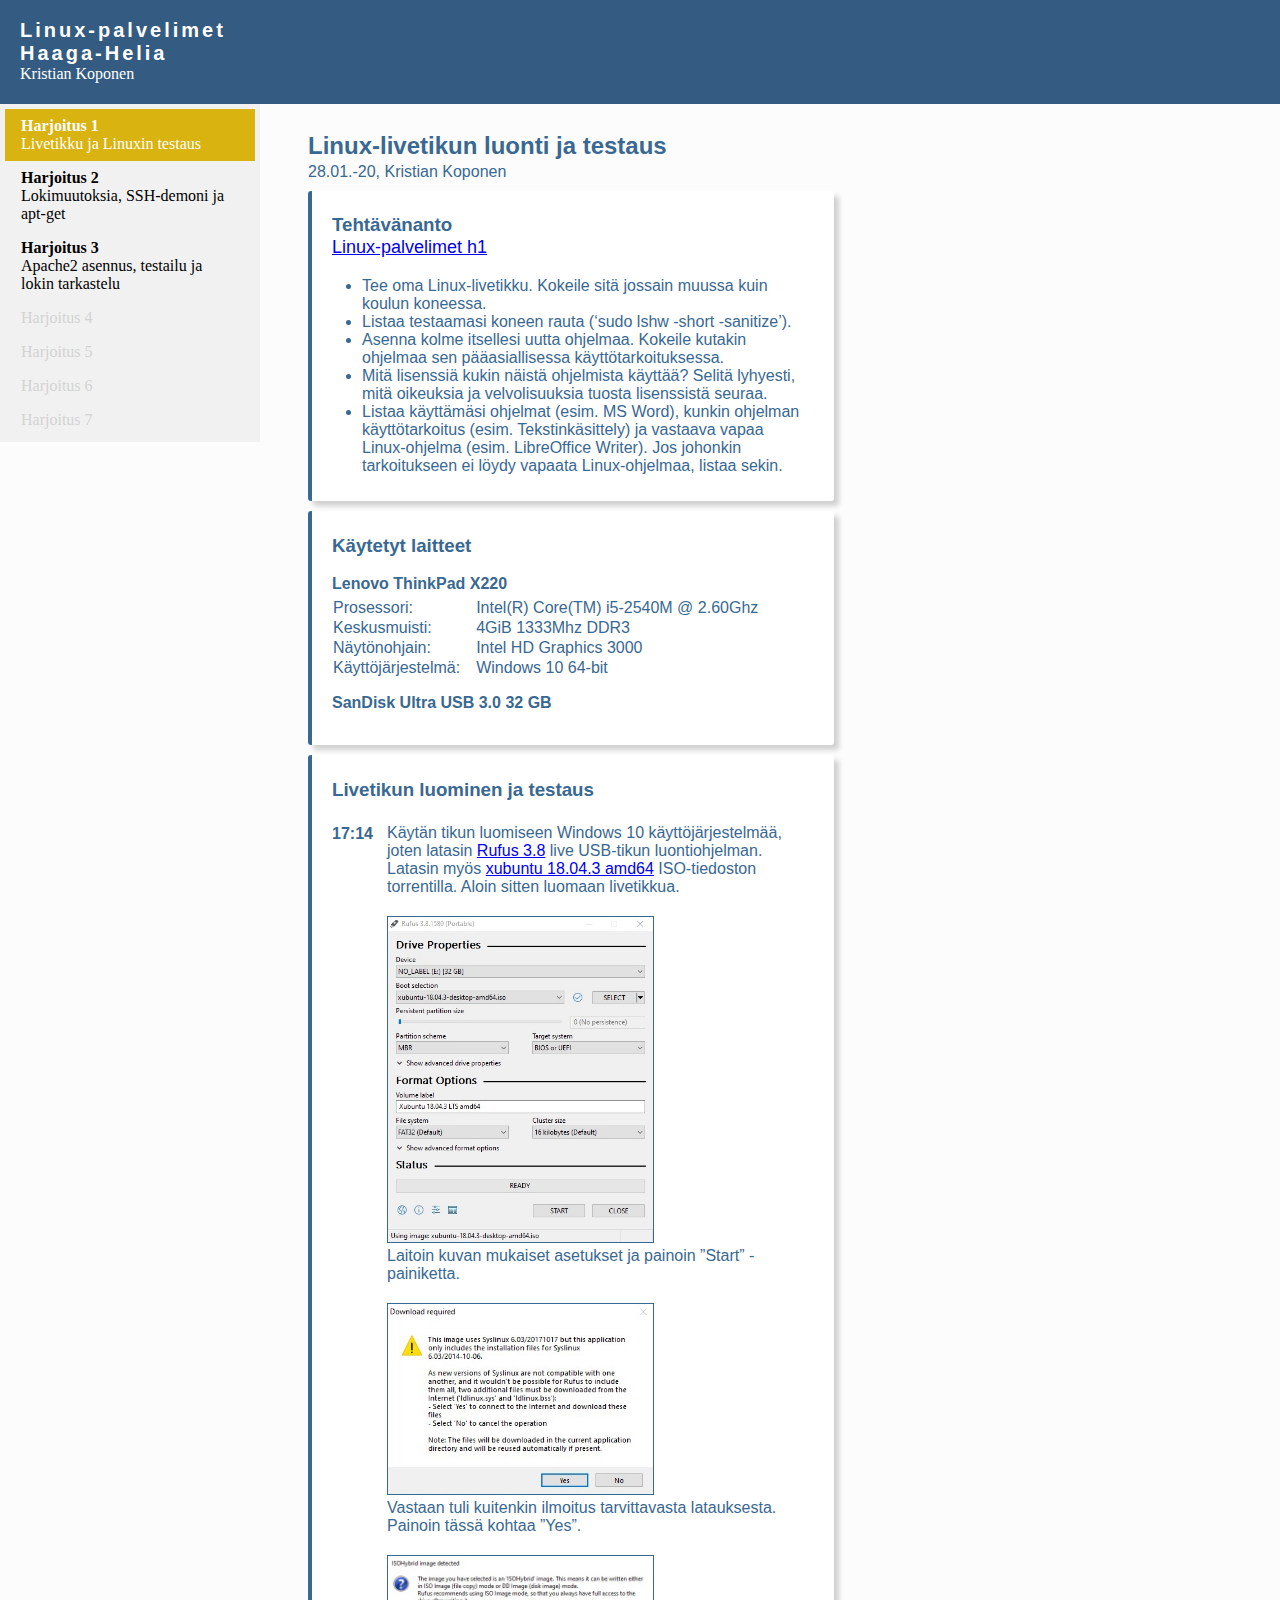
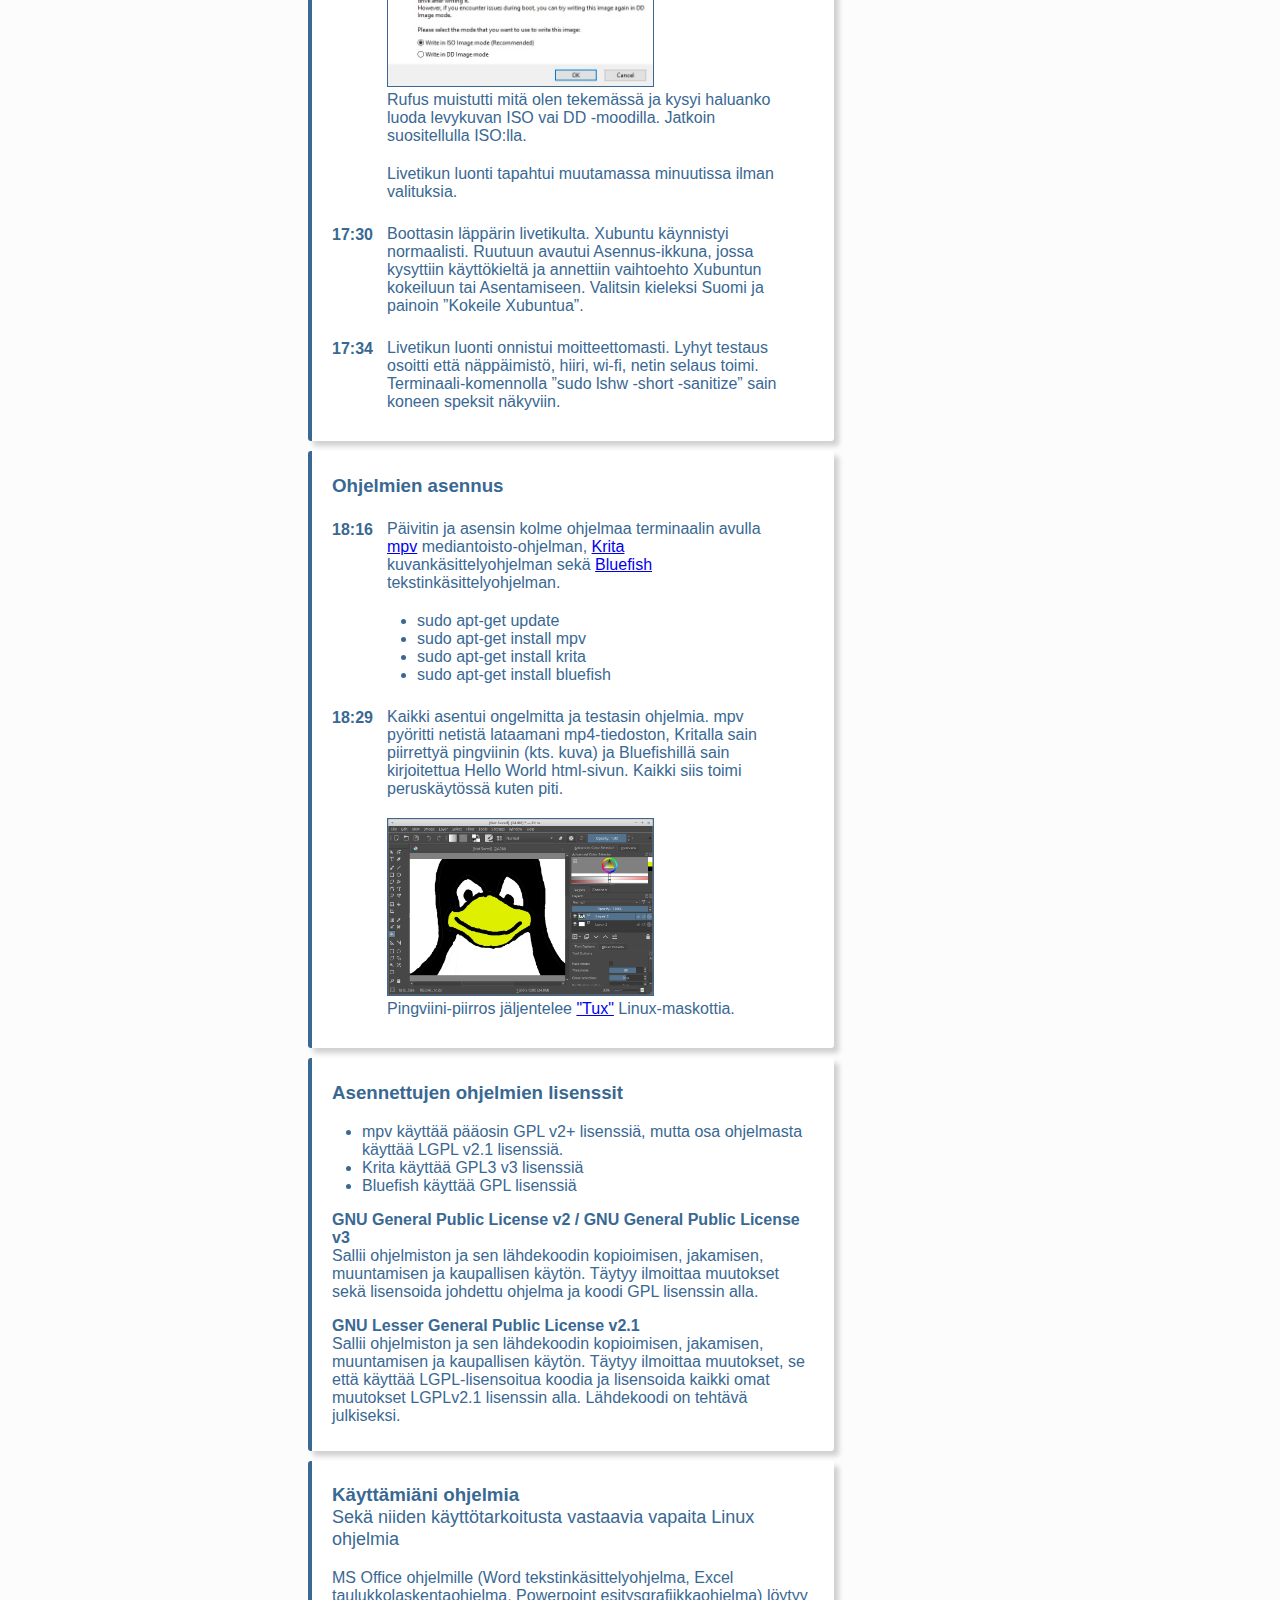
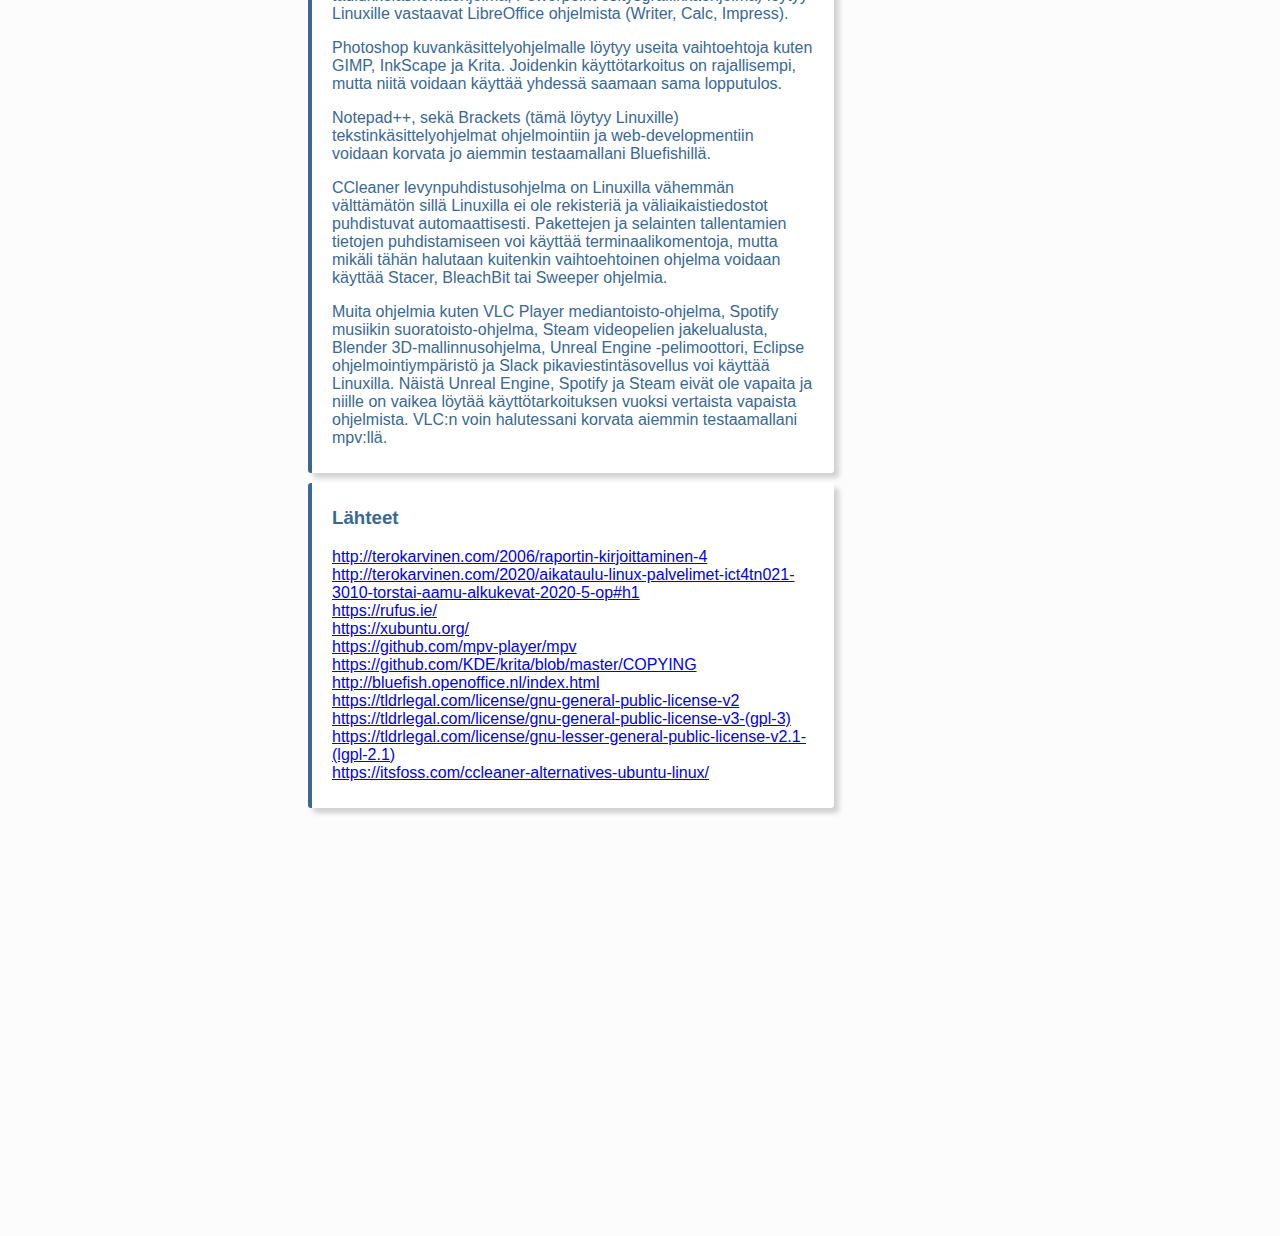
==== pages/h1.html @ 0e8d3ddf "Third exercise added" ====
<!DOCTYPE html>
<html lang="fi">
<head>
    <title>Linux-palvelimet</title>
    <meta charset="UTF-8">
    <link rel="stylesheet" type="text/css" href="../css/index.css">
</head>
<body>
    <header>
        <h2>Linux-palvelimet Haaga-Helia</h2>
        <p>Kristian Koponen</p>
    </header>
    <div class="navBar">
        <ul>
            <li><a class="active" href="h1.html"><b>Harjoitus 1</b><br>Livetikku ja Linuxin testaus</a></li>
            <li><a href="h2.html"><b>Harjoitus 2</b><br>Lokimuutoksia, SSH-demoni ja apt-get</a></li>
            <li><a href="h3.html"><b>Harjoitus 3</b><br>Apache2 asennus, testailu ja lokin tarkastelu</a></li>
            <li><p>Harjoitus 4</p></li>
            <li><p>Harjoitus 5</p></li>
            <li><p>Harjoitus 6</p></li>
            <li><p>Harjoitus 7</p></li>
        </ul>
    </div>
    <div class="content">
        <h2>Linux-livetikun luonti ja testaus</h2>
        <span>28.01.-20, Kristian Koponen</span>
        <div class="blueBox">
            <h3>Tehtävänanto<br><span class="small"><a href="http://terokarvinen.com/2020/aikataulu-linux-palvelimet-ict4tn021-3010-torstai-aamu-alkukevat-2020-5-op#h1">Linux-palvelimet h1</a></span></h3>
            <ul>
                <li>
                    Tee oma Linux-livetikku. Kokeile sitä jossain muussa kuin koulun koneessa.
                </li>
                <li>
                    Listaa testaamasi koneen rauta (‘sudo lshw -short -sanitize’).
                </li>
                <li>
                    Asenna kolme itsellesi uutta ohjelmaa. Kokeile kutakin ohjelmaa sen pääasiallisessa käyttötarkoituksessa.
                </li>
                <li>
                    Mitä lisenssiä kukin näistä ohjelmista käyttää? Selitä lyhyesti, mitä oikeuksia ja velvolisuuksia tuosta lisenssistä seuraa.
                </li>
                <li>
                    Listaa käyttämäsi ohjelmat (esim. MS Word), kunkin ohjelman käyttötarkoitus (esim. Tekstinkäsittely) ja vastaava vapaa Linux-ohjelma (esim. LibreOffice Writer). Jos johonkin tarkoitukseen ei löydy vapaata Linux-ohjelmaa, listaa sekin.
                </li>
            </ul>
        </div>
        <div class="blueBox">
            <h3>Käytetyt laitteet</h3>
            <p class="bold">Lenovo ThinkPad X220</p>
            <table>
                <tr>
                    <th>Prosessori:</th>
                    <th>Intel(R) Core(TM) i5-2540M @ 2.60Ghz</th>
                </tr>
                <tr>
                    <th>Keskusmuisti:</th>
                    <th>4GiB 1333Mhz DDR3</th>
                </tr>
                <tr>
                    <th>Näytönohjain:</th>
                    <th>Intel HD Graphics 3000</th>
                </tr>
                <tr>
                    <th>Käyttöjärjestelmä:</th>
                    <th>Windows 10 64-bit</th>
                </tr>
            </table>
            <p class="bold">SanDisk Ultra USB 3.0 32 GB</p>
            <br>
        </div>
        <div class="blueBox">
            <h3>Livetikun luominen ja testaus</h3>
            <p class="timeText">17:14</p>
            <p class="indent">Käytän tikun luomiseen Windows 10 käyttöjärjestelmää, joten latasin <a href="https://rufus.ie/">Rufus 3.8</a> live USB-tikun luontiohjelman. Latasin myös <a href="https://xubuntu.org/download">xubuntu 18.04.3 amd64</a> ISO-tiedoston torrentilla. Aloin sitten luomaan livetikkua.</p>
            <a href="../img/rufus_settings.jpg" class="indent"><img src="../img/rufus_settings.jpg" alt="Rufus asetukset"></a>
            <p class="indent">Laitoin kuvan mukaiset asetukset ja painoin ”Start” -painiketta.</p>
            <a href="../img/rufus_download.jpg" class="indent"><img src="../img/rufus_download.jpg" alt="Rufus lataus"></a>
            <p class="indent">Vastaan tuli kuitenkin ilmoitus tarvittavasta latauksesta. Painoin tässä kohtaa ”Yes”.</p>
            <a href="../img/rufus_iso.jpg" class="indent"><img src="../img/rufus_iso.jpg" alt="Rufus ISO"></a>
            <p class="indent">Rufus muistutti mitä olen tekemässä ja kysyi haluanko luoda levykuvan ISO vai DD -moodilla. Jatkoin suositellulla ISO:lla.</p>
            <p class="indent">Livetikun luonti tapahtui muutamassa minuutissa ilman valituksia.</p>
            <p class="timeText">17:30</p>
            <p class="indent">Boottasin läppärin livetikulta. Xubuntu käynnistyi normaalisti. Ruutuun avautui Asennus-ikkuna, jossa
            kysyttiin käyttökieltä ja annettiin vaihtoehto Xubuntun kokeiluun tai Asentamiseen. Valitsin kieleksi Suomi ja painoin ”Kokeile Xubuntua”.
            </p>
            <p class="timeText">17:34</p>
            <p class="indent">Livetikun luonti onnistui moitteettomasti. Lyhyt testaus osoitti että näppäimistö, hiiri, wi-fi, netin selaus toimi. Terminaali-komennolla ”sudo lshw -short -sanitize” sain koneen speksit näkyviin.
            </p>
        </div>
        <div class="blueBox">
            <h3>Ohjelmien asennus</h3>
            <p class="timeText">18:16</p>
            <p class="indent">Päivitin ja asensin kolme ohjelmaa terminaalin avulla <a href="https://mpv.io/">mpv</a> mediantoisto-ohjelman, <a href="https://krita.org/en/">Krita</a> kuvankäsittelyohjelman sekä <a href="http://bluefish.openoffice.nl/index.html">Bluefish</a> tekstinkäsittelyohjelman.</p>
            <ul class="indent">
                <li>sudo apt-get update</li>
                <li>sudo apt-get install mpv</li>
                <li>sudo apt-get install krita</li>
                <li>sudo apt-get install bluefish</li>
            </ul>
            <p class="timeText">18:29</p>
            <p class="indent">Kaikki asentui ongelmitta ja testasin ohjelmia. mpv pyöritti netistä lataamani mp4-tiedoston, Kritalla sain piirrettyä pingviinin (kts. kuva) ja Bluefishillä sain kirjoitettua Hello World html-sivun. Kaikki siis toimi peruskäytössä kuten piti.
            </p>
            <a href="../img/krita_pingu.jpg" class="indent"><img src="../img/krita_pingu.jpg" alt="Krita pingviini"></a>
            <p class="indent">Pingviini-piirros jäljentelee <a href="https://en.wikipedia.org/wiki/Tux_%28mascot%29">"Tux"</a> Linux-maskottia.</p>
        </div>
        <div class="blueBox">
            <h3>Asennettujen ohjelmien lisenssit</h3>
            <ul>
                <li>mpv käyttää pääosin GPL v2+ lisenssiä, mutta osa ohjelmasta käyttää LGPL v2.1 lisenssiä.</li>
                <li>Krita käyttää GPL3 v3 lisenssiä</li>
                <li>Bluefish käyttää GPL lisenssiä</li>
            </ul>
            <p><span class="bold">GNU General Public License v2 / GNU General Public License v3</span><br>
            Sallii ohjelmiston ja sen lähdekoodin kopioimisen, jakamisen, muuntamisen ja kaupallisen käytön. Täytyy ilmoittaa muutokset sekä lisensoida johdettu ohjelma ja koodi GPL lisenssin alla.</p>
            <p><span class="bold">GNU Lesser General Public License v2.1</span><br>
            Sallii ohjelmiston ja sen lähdekoodin kopioimisen, jakamisen, muuntamisen ja kaupallisen käytön. Täytyy ilmoittaa muutokset, se että käyttää LGPL-lisensoitua koodia ja lisensoida kaikki omat muutokset LGPLv2.1 lisenssin alla.  Lähdekoodi on tehtävä julkiseksi.</p>
        </div>
        <div class="blueBox">
            <h3>Käyttämiäni ohjelmia <br><span class="small">Sekä niiden käyttötarkoitusta vastaavia vapaita Linux ohjelmia</span></h3>
            <p>MS Office ohjelmille (Word tekstinkäsittelyohjelma, Excel taulukkolaskentaohjelma, Powerpoint esitysgrafiikkaohjelma) löytyy Linuxille vastaavat LibreOffice ohjelmista	(Writer, Calc, Impress).</p>
            <p>Photoshop kuvankäsittelyohjelmalle löytyy useita vaihtoehtoja kuten GIMP, InkScape ja Krita. Joidenkin käyttötarkoitus on
            rajallisempi, mutta niitä voidaan käyttää yhdessä saamaan sama lopputulos.
            </p>
            <p>Notepad++, sekä Brackets (tämä löytyy Linuxille) tekstinkäsittelyohjelmat ohjelmointiin ja web-developmentiin voidaan korvata jo aiemmin testaamallani Bluefishillä.</p>
            <p>CCleaner levynpuhdistusohjelma on Linuxilla vähemmän välttämätön sillä Linuxilla ei ole rekisteriä ja väliaikaistiedostot puhdistuvat automaattisesti. Pakettejen ja selainten tallentamien tietojen puhdistamiseen voi käyttää terminaalikomentoja, mutta mikäli tähän halutaan kuitenkin vaihtoehtoinen ohjelma voidaan käyttää Stacer, BleachBit tai Sweeper ohjelmia.</p>
            <p>Muita ohjelmia kuten VLC Player mediantoisto-ohjelma, Spotify musiikin suoratoisto-ohjelma, Steam videopelien jakelualusta, Blender 3D-mallinnusohjelma, Unreal Engine -pelimoottori,  Eclipse ohjelmointiympäristö ja Slack pikaviestintäsovellus voi käyttää Linuxilla. Näistä Unreal Engine, Spotify ja Steam eivät ole vapaita ja niille on vaikea löytää käyttötarkoituksen vuoksi vertaista vapaista ohjelmista. VLC:n voin halutessani korvata aiemmin testaamallani mpv:llä.</p>
        </div>
        <div class="blueBox">
            <h3>Lähteet</h3>
            <p>
                <a href="http://terokarvinen.com/2006/raportin-kirjoittaminen-4">http://terokarvinen.com/2006/raportin-kirjoittaminen-4</a><br>
                <a href="http://terokarvinen.com/2020/aikataulu-linux-palvelimet-ict4tn021-3010-torstai-aamu-alkukevat-2020-5-op#h1">http://terokarvinen.com/2020/aikataulu-linux-palvelimet-ict4tn021-3010-torstai-aamu-alkukevat-2020-5-op#h1</a><br>
                <a href="https://rufus.ie/">https://rufus.ie/</a><br>
                <a href="https://xubuntu.org/">https://xubuntu.org/</a><br>
                <a href="https://github.com/mpv-player/mpv">https://github.com/mpv-player/mpv</a><br>
                <a href="https://github.com/KDE/krita/blob/master/COPYING">https://github.com/KDE/krita/blob/master/COPYING</a><br>
                <a href="http://bluefish.openoffice.nl/index.html">http://bluefish.openoffice.nl/index.html</a><br>
                <a href="https://tldrlegal.com/license/gnu-general-public-license-v2">https://tldrlegal.com/license/gnu-general-public-license-v2</a><br>
                <a href="https://tldrlegal.com/license/gnu-general-public-license-v3-(gpl-3)">https://tldrlegal.com/license/gnu-general-public-license-v3-(gpl-3)</a><br>
                <a href="https://tldrlegal.com/license/gnu-lesser-general-public-license-v2.1-(lgpl-2.1)">https://tldrlegal.com/license/gnu-lesser-general-public-license-v2.1-(lgpl-2.1)</a><br>
                <a href="https://itsfoss.com/ccleaner-alternatives-ubuntu-linux/">https://itsfoss.com/ccleaner-alternatives-ubuntu-linux/</a><br>
            </p>
        </div>
    </div>
</body>
</html>
---- css/index.css ----
body {
    background-color: #fcfcfc;
}

/*-------------Header-------------*/

header {
    text-align: left;
    padding: 10px 20px 5px 20px;
    margin: -16px -8px -16px -8px;
    background-color:#345c82;
    color:white;
}

header h2 {
    font-family: Arial, Helvetica, sans-serif;
    font-weight: bold;
    font-size: 20px;
    letter-spacing: 3px;
    margin-bottom:0px;
    width:220px;
}

header p {
    margin-top:0px;
    width:220px;
}

/*-------------navBar-------------*/

.navBar ul {
    list-style-type: none;
    padding: 0;
    margin-left:-8px;
    width: 250px;
    background-color: #f1f1f1;
    position: relative;
    height: 100%;
    padding:5px;
}

.navBar li a, .navBar li p {
    display: block;
    color: #000;
    padding: 8px 16px;
    text-decoration: none;
    margin:0px;
}

.navBar li p {
    color:lightgray;
}

.navBar li a.active {
    background-color: #d9b310;
    color: white;
}

.navBar li a:hover:not(.active) {
    background-color: #555;
    color: white;
}

.navBar li p:hover {
    background-color: #e4e4e4;
}

/*-------------Content-------------*/

.content {
    text-align: left;
    margin: 50px 0px 0px 300px;
    padding-bottom:50px;
    font-family: Calibri, Helvetica, sans-serif;
    color: #396893;
    position: relative;
    top:-360px;
}
.content ul {
    position:relative;
    left:-10px;
}

.content h2 {
    margin: 3px 0px;
}

.content .bold {
    font-weight: bold;
    margin-bottom: 5px;
}

.blueBox {
    background-color: #ffffff;
    padding: 5px 20px 10px 20px;
    margin: 10px 0px;
    width: 50%;
    border-radius:3px;
    border-left: solid 4px #396893;
    box-shadow: 5px 5px 5px #d1d1d1;
}

.content table, th, td {
    border-collapse: collapse;
    font-weight: normal;
}

.content td, th {
    padding-right: 15px;
}

.content .indent {
    margin: 0px 20px 20px 55px;
}

.content .small {
    font-weight: normal;
    font-size: 18px;
}

.content img {
    max-width:55%;
    border: solid 1px #396893;
}

.content .timeText {
    font-weight:bold;
    position: relative;
    top:35px;
    width:48px;
    margin-top:-30px;
}

.command {
    color: #af9252;
    font-weight:bold;
}

.code {
    background-color: darkslategray;
    color:white;
    padding:5px 10px;
    margin:0px 5px;
}
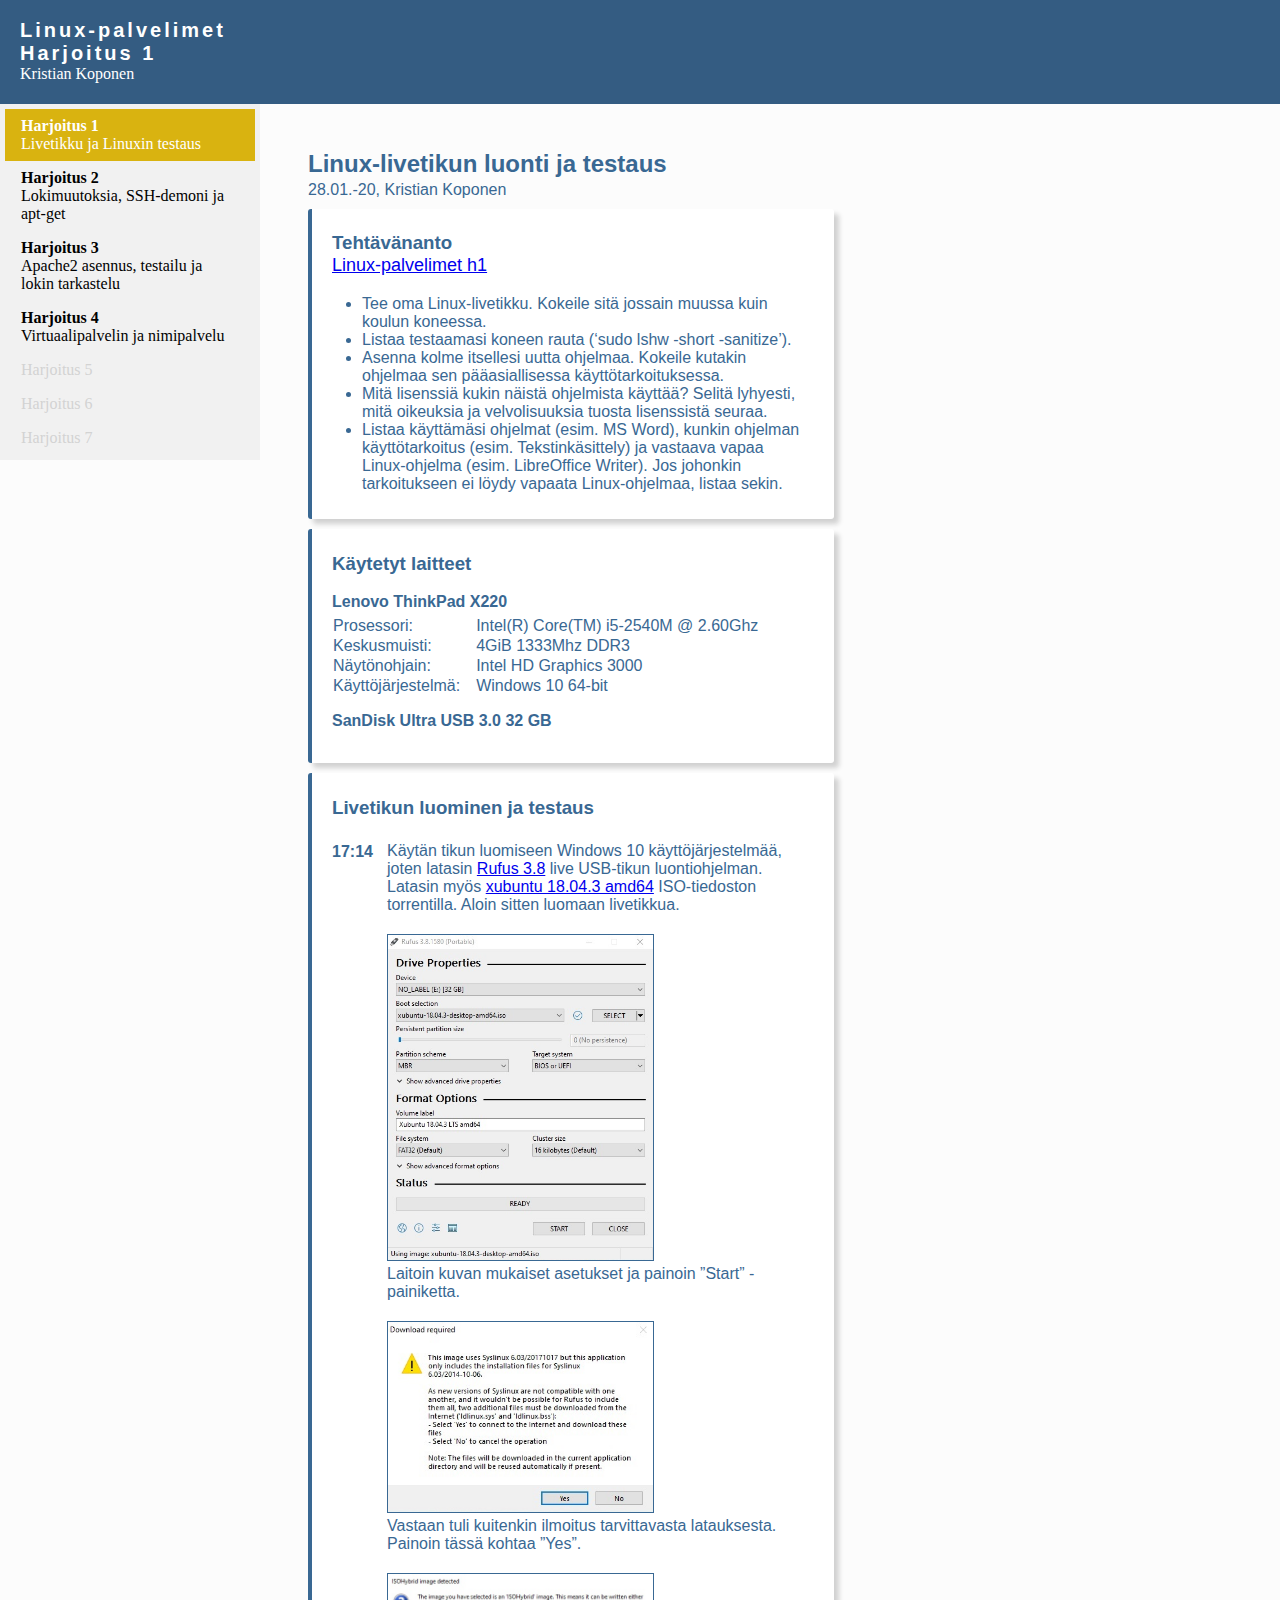
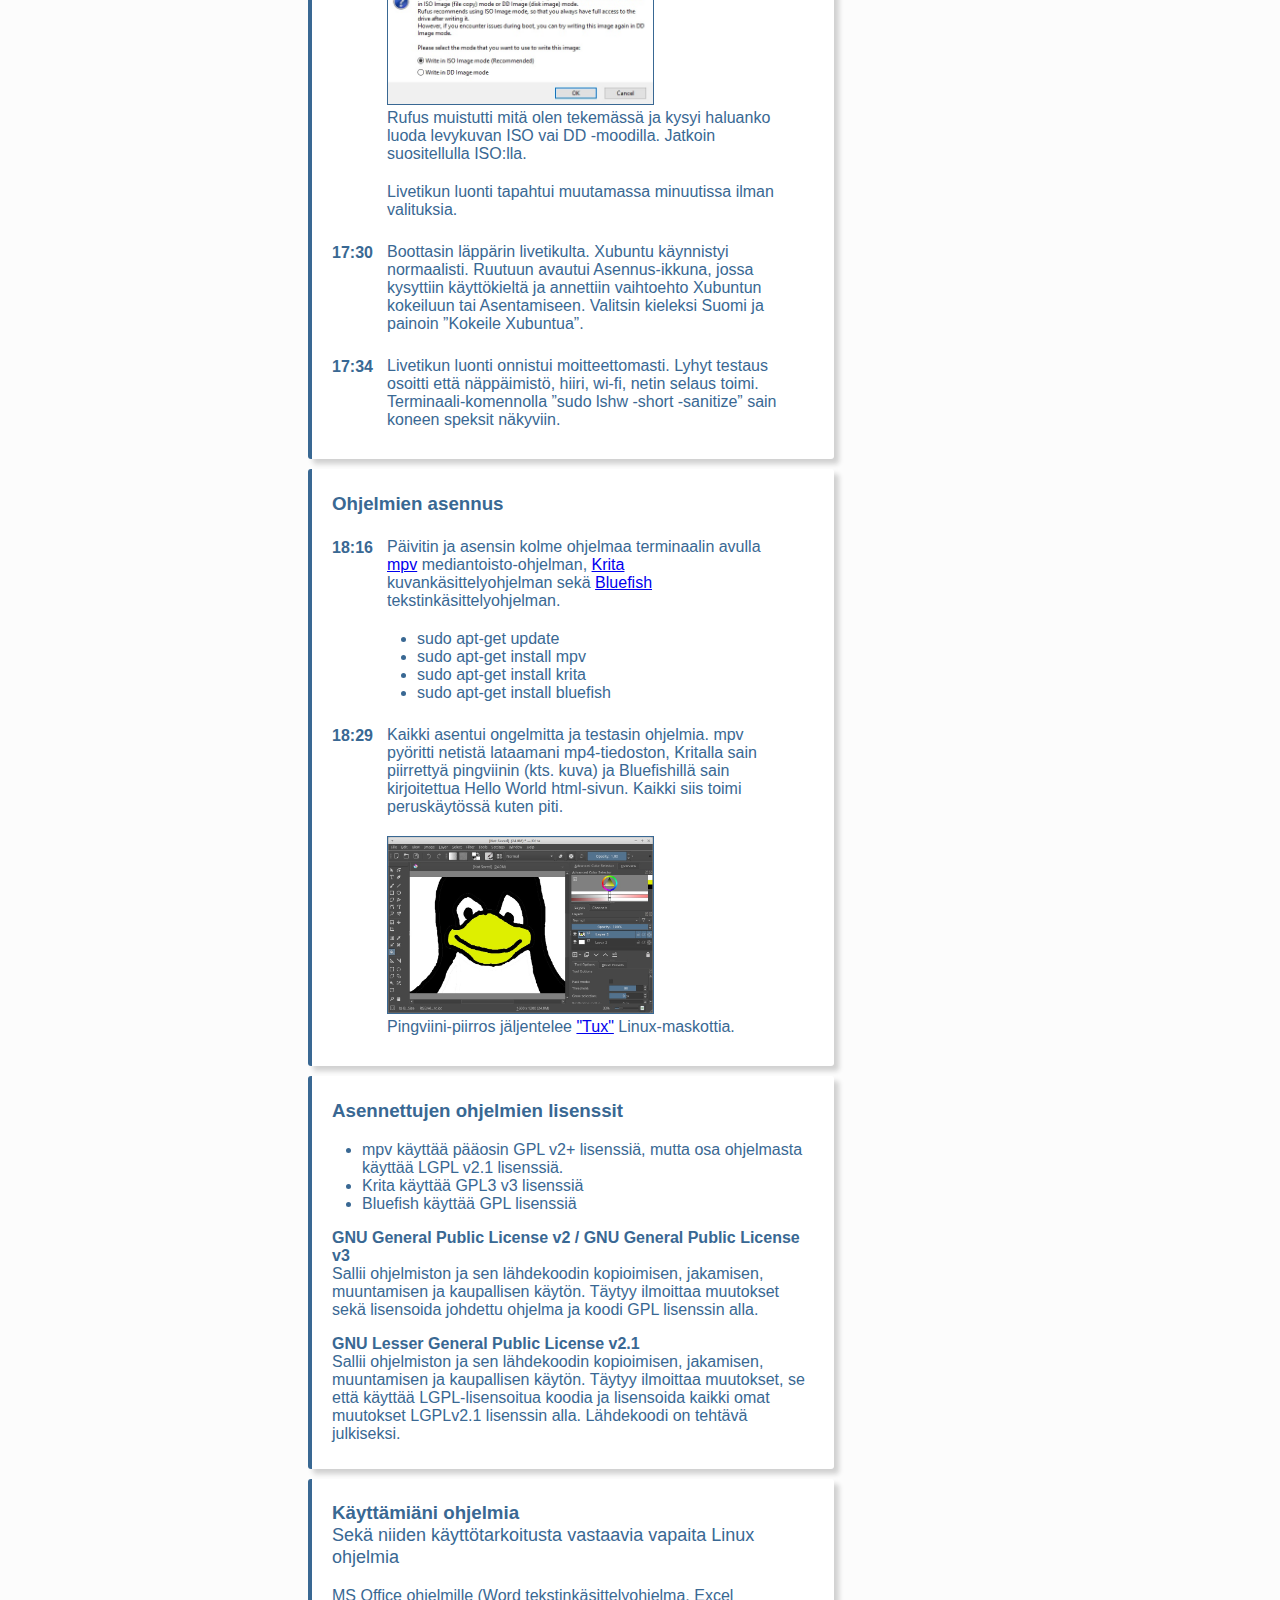
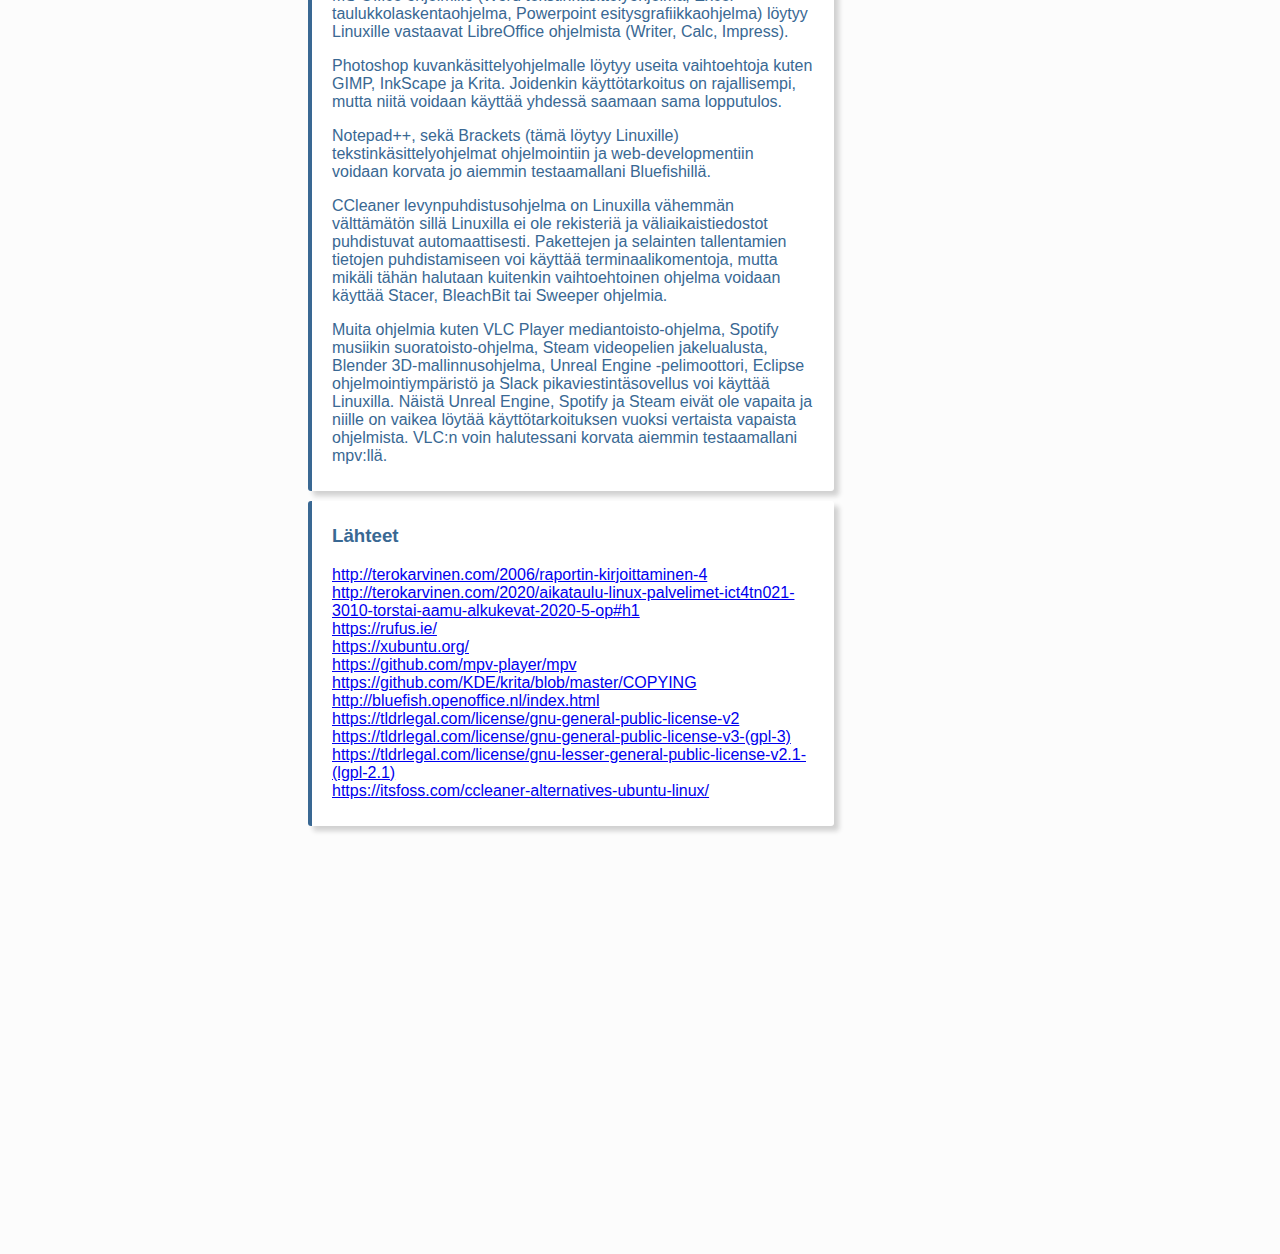
==== commit a52703ca: "Fourth exercise added" ====
--- a/pages/h1.html
+++ b/pages/h1.html
@@ -7,7 +7,7 @@
 </head>
 <body>
     <header>
-        <h2>Linux-palvelimet Haaga-Helia</h2>
+        <h2>Linux-palvelimet <br>Harjoitus 1</h2>
         <p>Kristian Koponen</p>
     </header>
     <div class="navBar">
@@ -15,7 +15,7 @@
             <li><a class="active" href="h1.html"><b>Harjoitus 1</b><br>Livetikku ja Linuxin testaus</a></li>
             <li><a href="h2.html"><b>Harjoitus 2</b><br>Lokimuutoksia, SSH-demoni ja apt-get</a></li>
             <li><a href="h3.html"><b>Harjoitus 3</b><br>Apache2 asennus, testailu ja lokin tarkastelu</a></li>
-            <li><p>Harjoitus 4</p></li>
+            <li><a href="h4.html"><b>Harjoitus 4</b><br>Virtuaalipalvelin ja nimipalvelu</a></li>
             <li><p>Harjoitus 5</p></li>
             <li><p>Harjoitus 6</p></li>
             <li><p>Harjoitus 7</p></li>
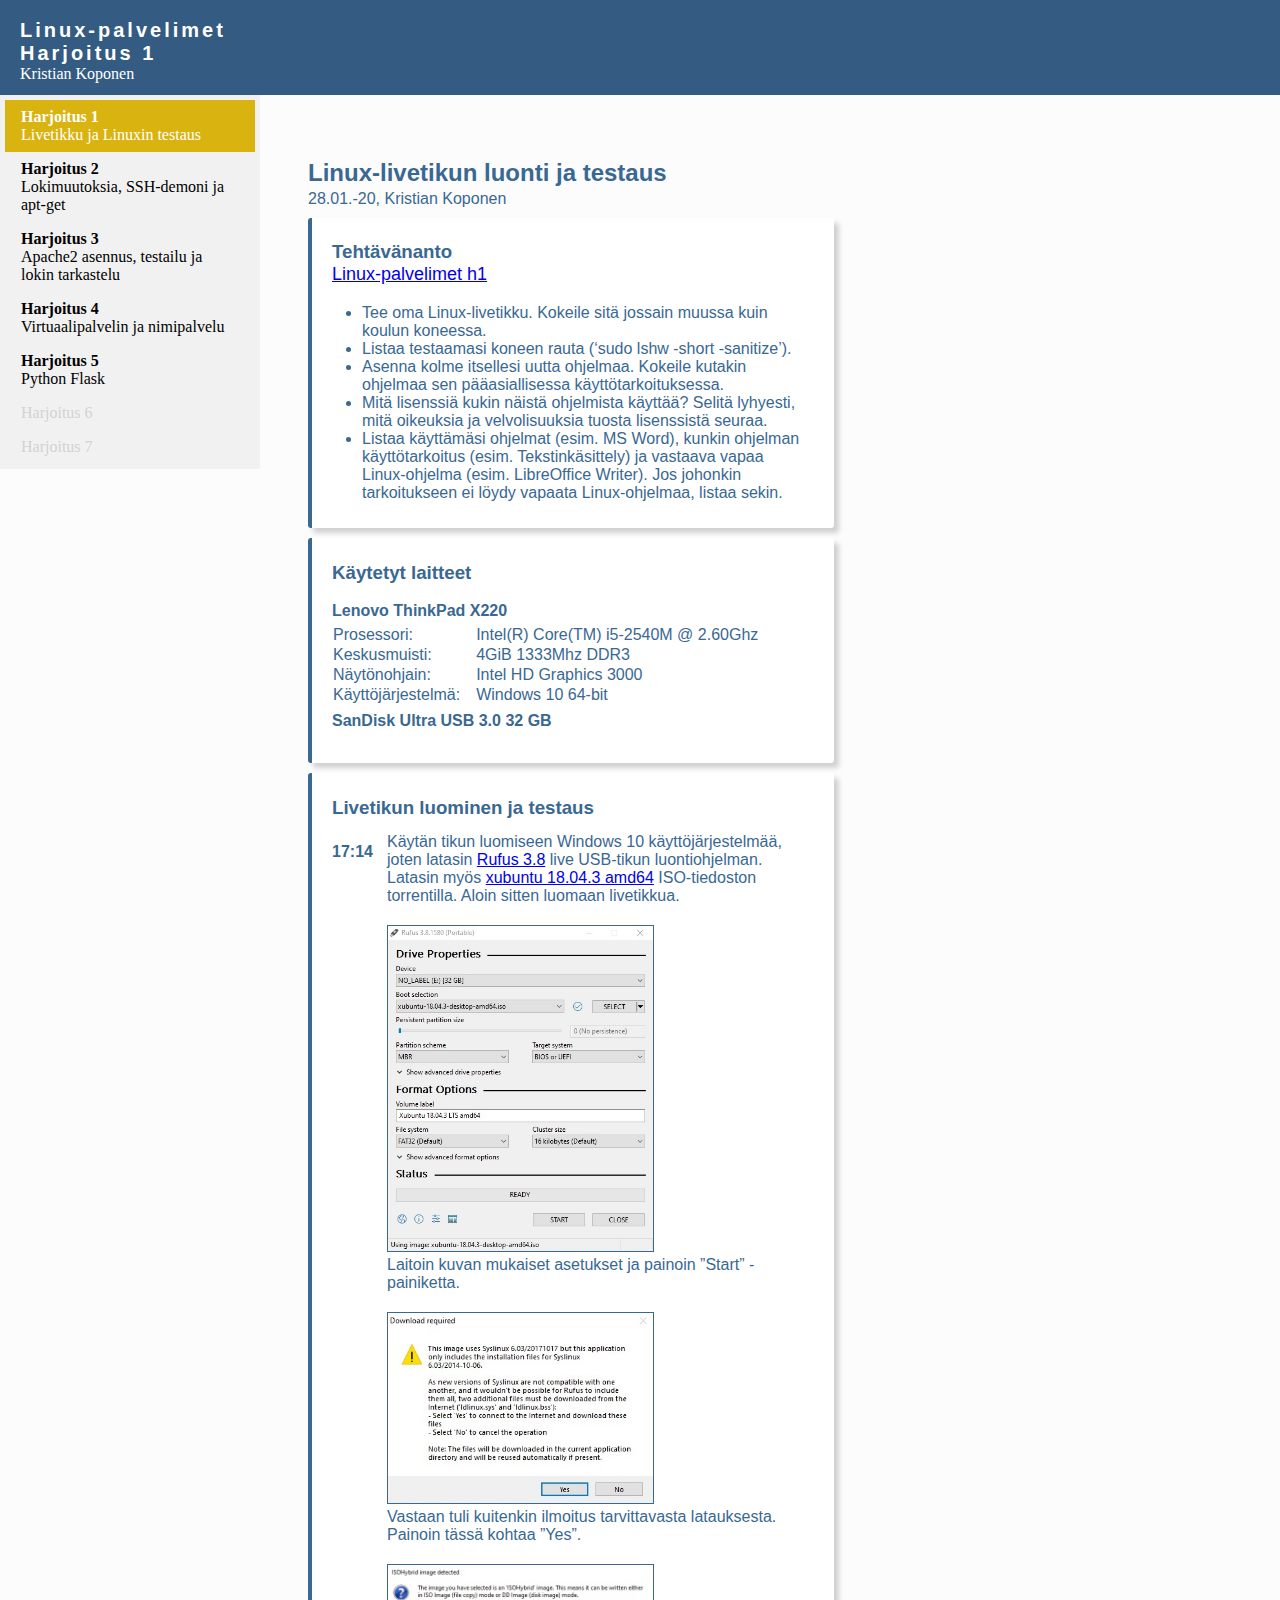
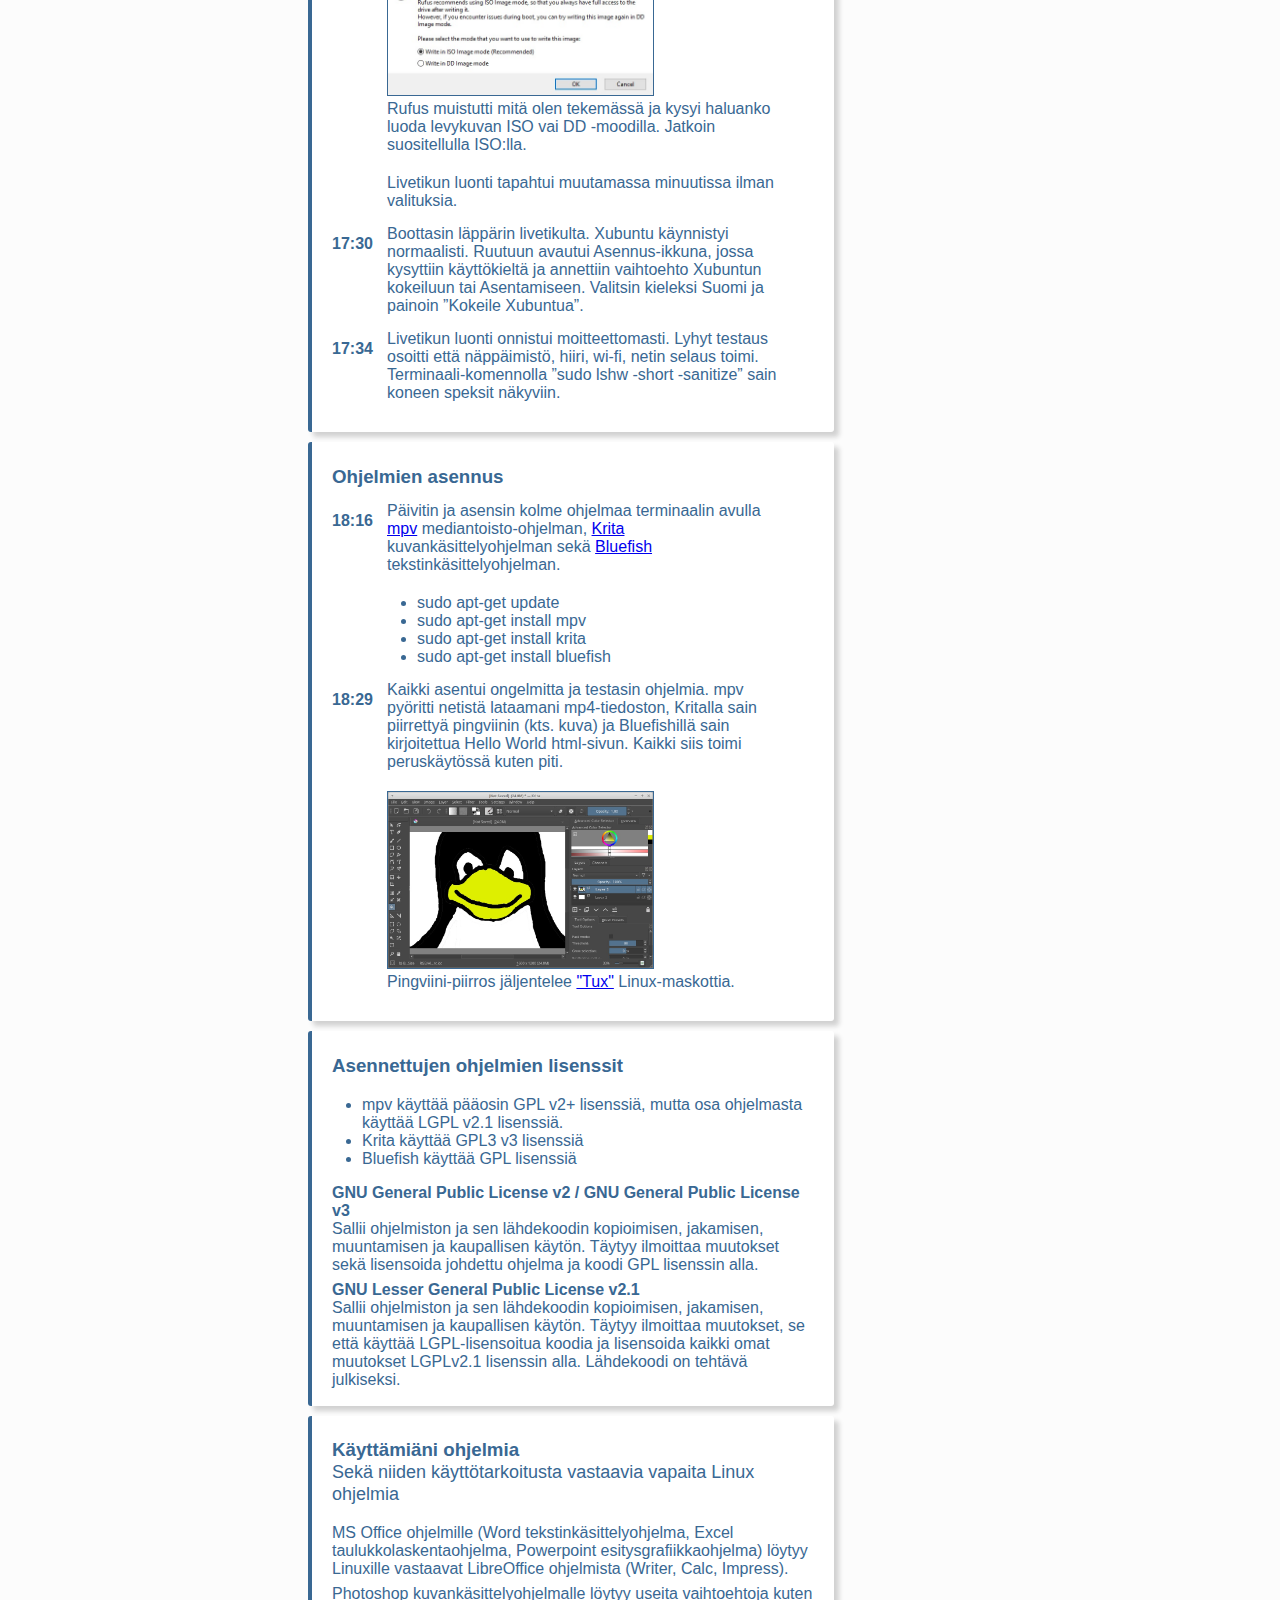
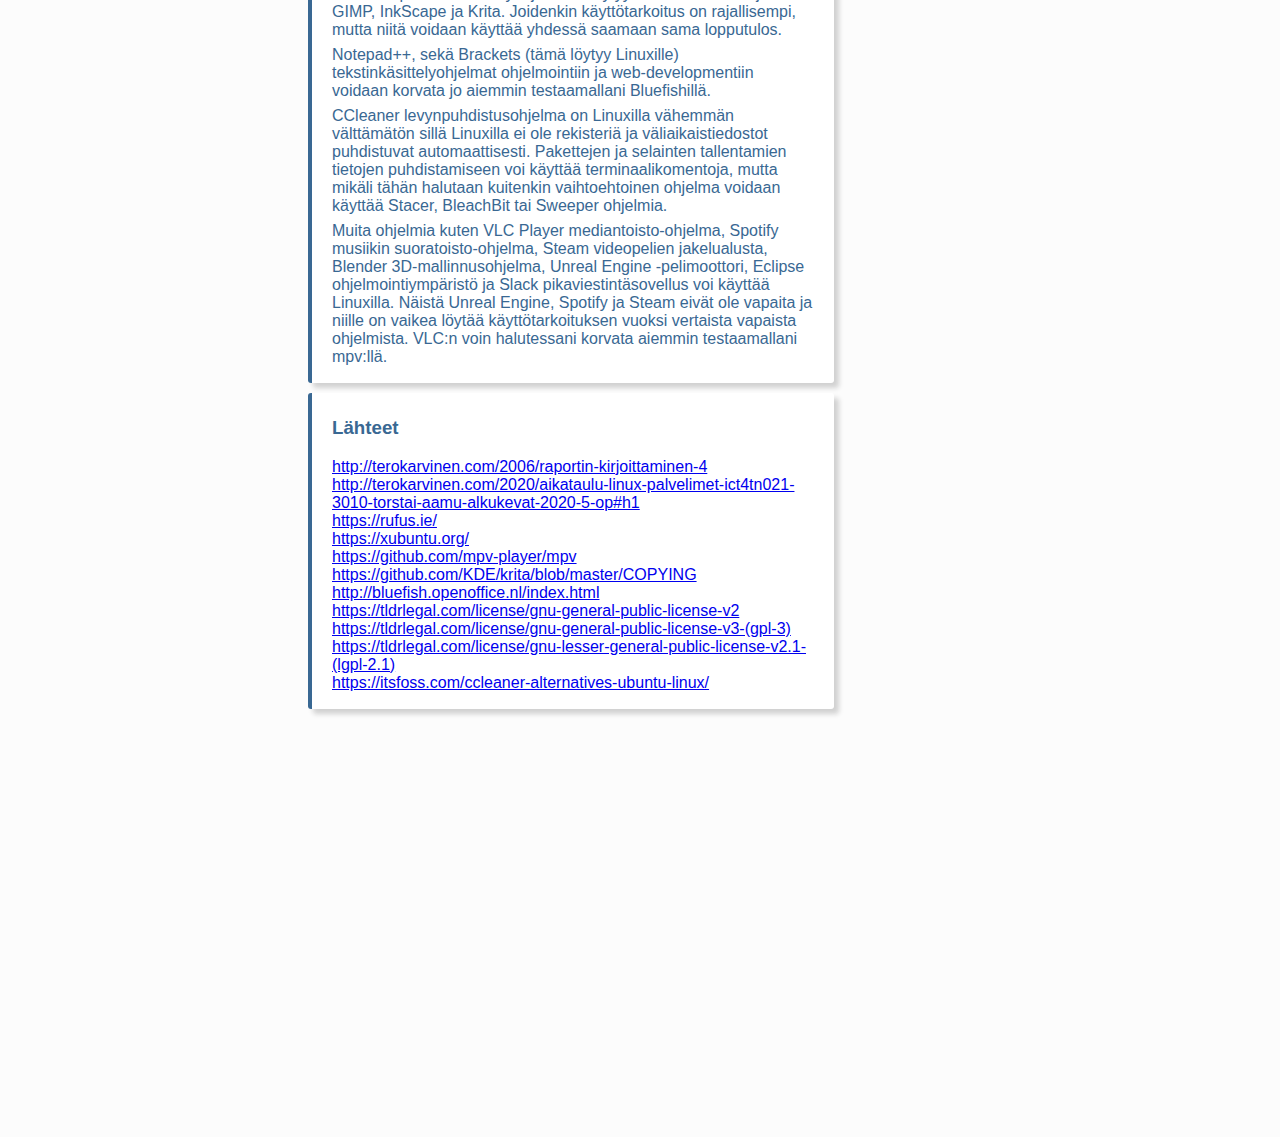
==== commit 2bf45f01: "Fifth exercise added, also changed some formatting. Needs finishing." ====
--- a/pages/h1.html
+++ b/pages/h1.html
@@ -16,7 +16,7 @@
             <li><a href="h2.html"><b>Harjoitus 2</b><br>Lokimuutoksia, SSH-demoni ja apt-get</a></li>
             <li><a href="h3.html"><b>Harjoitus 3</b><br>Apache2 asennus, testailu ja lokin tarkastelu</a></li>
             <li><a href="h4.html"><b>Harjoitus 4</b><br>Virtuaalipalvelin ja nimipalvelu</a></li>
-            <li><p>Harjoitus 5</p></li>
+            <li><a href="h5.html"><b>Harjoitus 5</b><br>Python Flask</a></li>
             <li><p>Harjoitus 6</p></li>
             <li><p>Harjoitus 7</p></li>
         </ul>
--- a/css/index.css
+++ b/css/index.css
@@ -66,6 +66,10 @@
 }
 
 /*-------------Content-------------*/
+
+p {
+    margin: 7px 0px;
+}
 
 .content {
     text-align: left;
@@ -139,6 +143,8 @@
 .code {
     background-color: darkslategray;
     color:white;
-    padding:5px 10px;
-    margin:0px 5px;
+    padding:10px 10px;
+    margin:7px 0px 14px 0px;
+    font-family:monospace;
+    font-weight:bold;
 }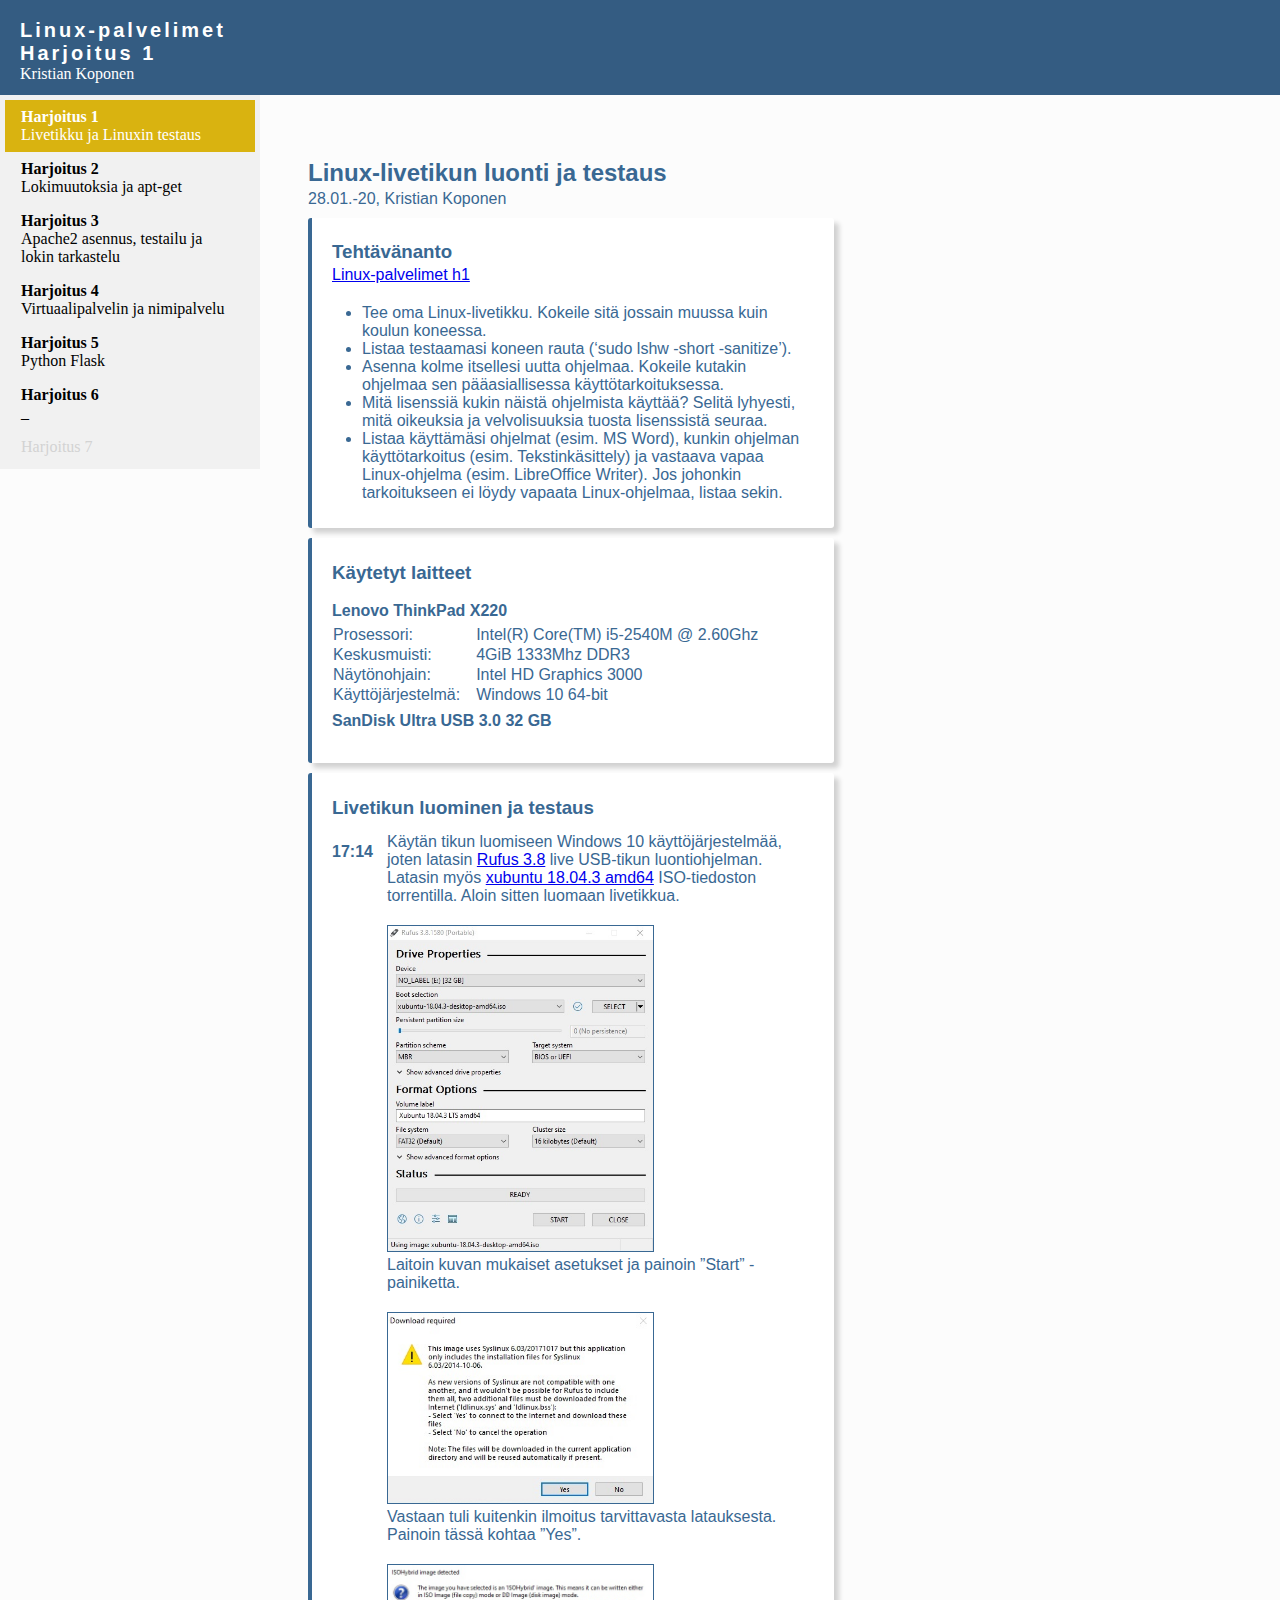
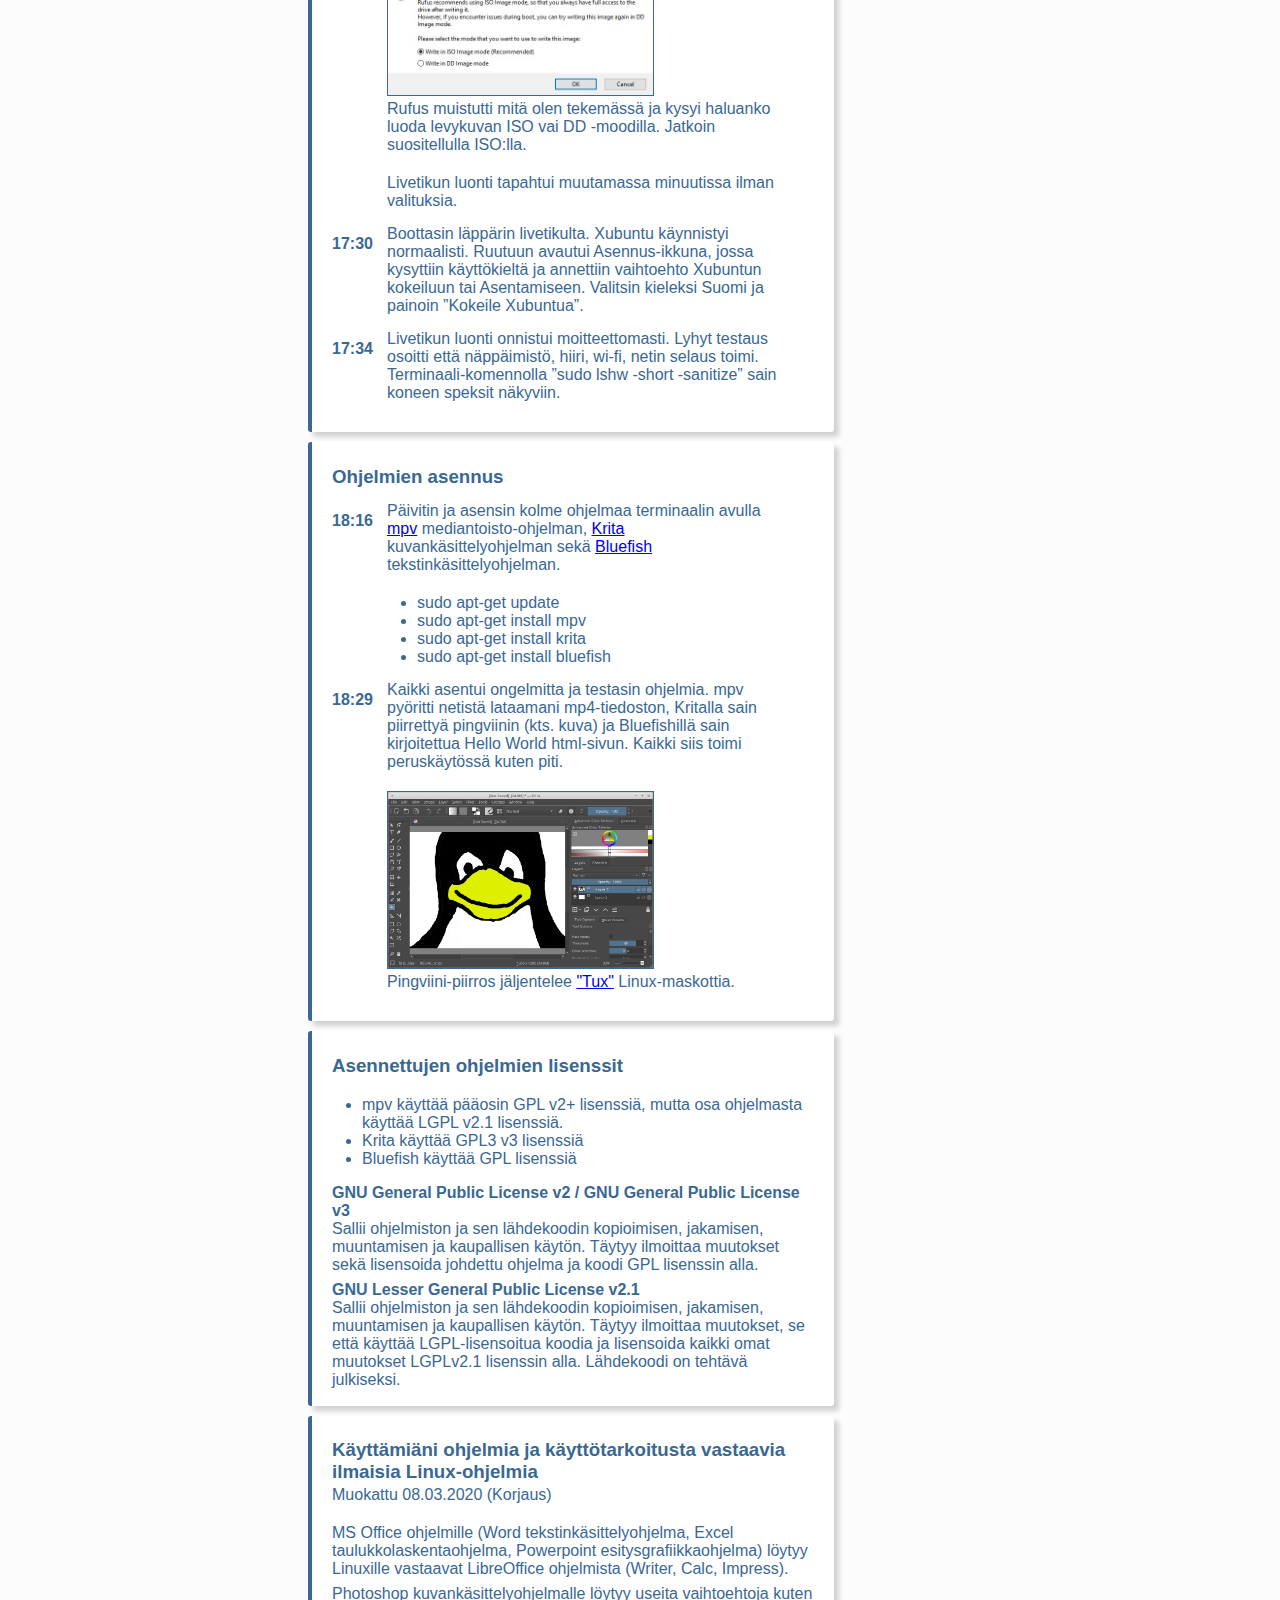
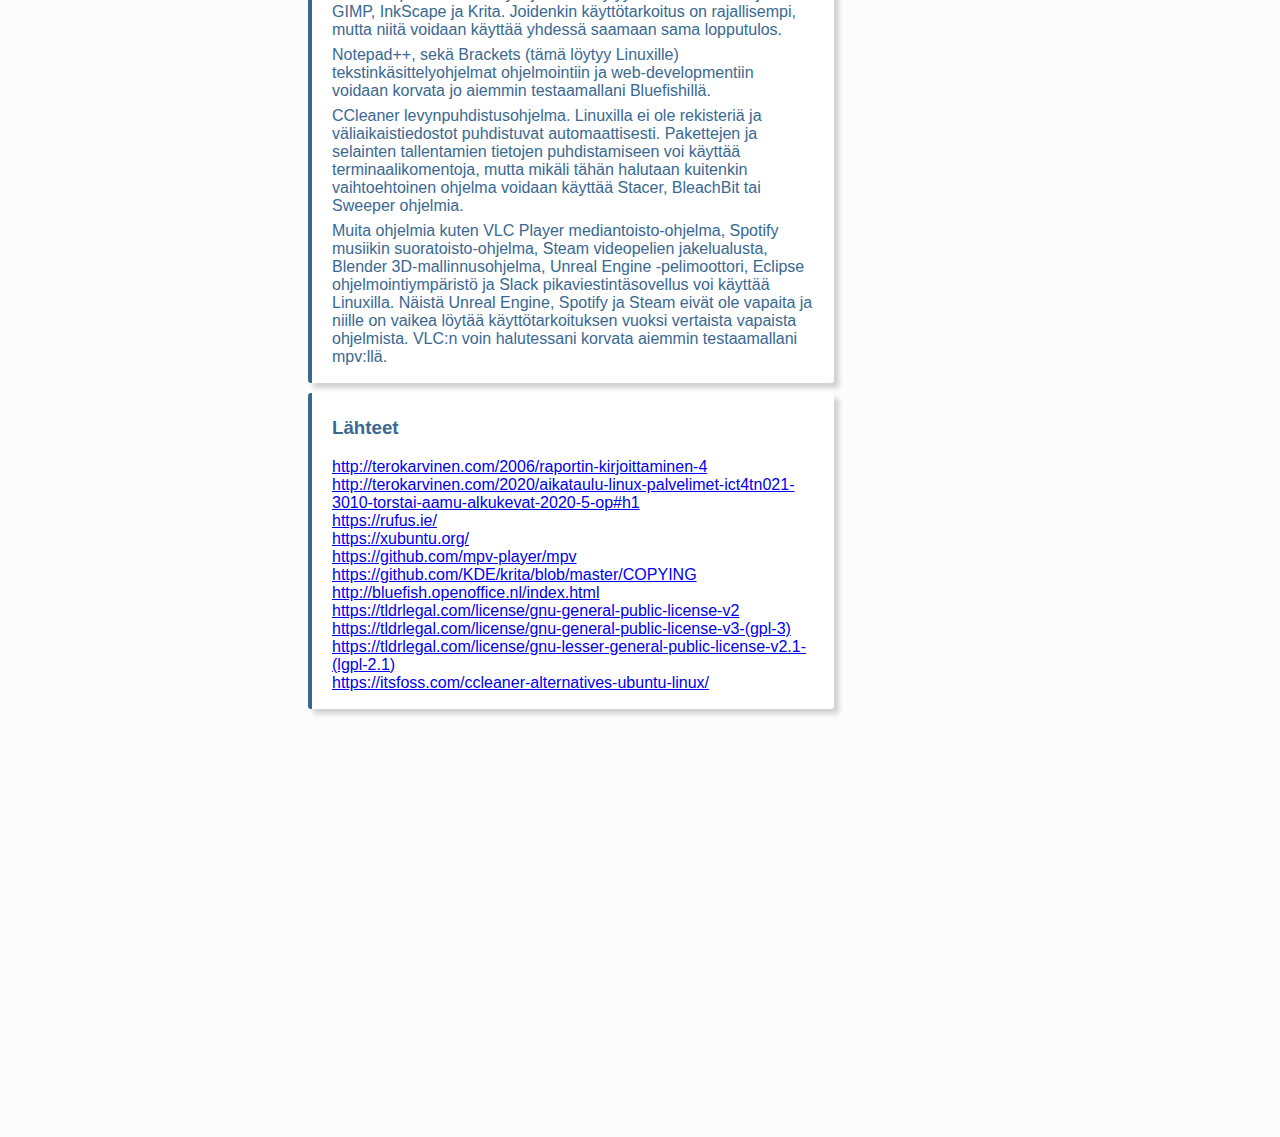
==== commit 532fe998: "Reformatting and correcting information" ====
--- a/pages/h1.html
+++ b/pages/h1.html
@@ -13,11 +13,11 @@
     <div class="navBar">
         <ul>
             <li><a class="active" href="h1.html"><b>Harjoitus 1</b><br>Livetikku ja Linuxin testaus</a></li>
-            <li><a href="h2.html"><b>Harjoitus 2</b><br>Lokimuutoksia, SSH-demoni ja apt-get</a></li>
+            <li><a href="h2.html"><b>Harjoitus 2</b><br>Lokimuutoksia ja apt-get</a></li>
             <li><a href="h3.html"><b>Harjoitus 3</b><br>Apache2 asennus, testailu ja lokin tarkastelu</a></li>
             <li><a href="h4.html"><b>Harjoitus 4</b><br>Virtuaalipalvelin ja nimipalvelu</a></li>
             <li><a href="h5.html"><b>Harjoitus 5</b><br>Python Flask</a></li>
-            <li><p>Harjoitus 6</p></li>
+            <li><a href="h6.html"><b>Harjoitus 6</b><br>_</a></li>
             <li><p>Harjoitus 7</p></li>
         </ul>
     </div>
@@ -116,13 +116,13 @@
             Sallii ohjelmiston ja sen lähdekoodin kopioimisen, jakamisen, muuntamisen ja kaupallisen käytön. Täytyy ilmoittaa muutokset, se että käyttää LGPL-lisensoitua koodia ja lisensoida kaikki omat muutokset LGPLv2.1 lisenssin alla.  Lähdekoodi on tehtävä julkiseksi.</p>
         </div>
         <div class="blueBox">
-            <h3>Käyttämiäni ohjelmia <br><span class="small">Sekä niiden käyttötarkoitusta vastaavia vapaita Linux ohjelmia</span></h3>
+            <h3>Käyttämiäni ohjelmia ja käyttötarkoitusta vastaavia ilmaisia Linux-ohjelmia<br><span class="small">Muokattu 08.03.2020 (Korjaus)</span></h3>
             <p>MS Office ohjelmille (Word tekstinkäsittelyohjelma, Excel taulukkolaskentaohjelma, Powerpoint esitysgrafiikkaohjelma) löytyy Linuxille vastaavat LibreOffice ohjelmista	(Writer, Calc, Impress).</p>
             <p>Photoshop kuvankäsittelyohjelmalle löytyy useita vaihtoehtoja kuten GIMP, InkScape ja Krita. Joidenkin käyttötarkoitus on
             rajallisempi, mutta niitä voidaan käyttää yhdessä saamaan sama lopputulos.
             </p>
             <p>Notepad++, sekä Brackets (tämä löytyy Linuxille) tekstinkäsittelyohjelmat ohjelmointiin ja web-developmentiin voidaan korvata jo aiemmin testaamallani Bluefishillä.</p>
-            <p>CCleaner levynpuhdistusohjelma on Linuxilla vähemmän välttämätön sillä Linuxilla ei ole rekisteriä ja väliaikaistiedostot puhdistuvat automaattisesti. Pakettejen ja selainten tallentamien tietojen puhdistamiseen voi käyttää terminaalikomentoja, mutta mikäli tähän halutaan kuitenkin vaihtoehtoinen ohjelma voidaan käyttää Stacer, BleachBit tai Sweeper ohjelmia.</p>
+            <p>CCleaner levynpuhdistusohjelma. Linuxilla ei ole rekisteriä ja väliaikaistiedostot puhdistuvat automaattisesti. Pakettejen ja selainten tallentamien tietojen puhdistamiseen voi käyttää terminaalikomentoja, mutta mikäli tähän halutaan kuitenkin vaihtoehtoinen ohjelma voidaan käyttää Stacer, BleachBit tai Sweeper ohjelmia.</p>
             <p>Muita ohjelmia kuten VLC Player mediantoisto-ohjelma, Spotify musiikin suoratoisto-ohjelma, Steam videopelien jakelualusta, Blender 3D-mallinnusohjelma, Unreal Engine -pelimoottori,  Eclipse ohjelmointiympäristö ja Slack pikaviestintäsovellus voi käyttää Linuxilla. Näistä Unreal Engine, Spotify ja Steam eivät ole vapaita ja niille on vaikea löytää käyttötarkoituksen vuoksi vertaista vapaista ohjelmista. VLC:n voin halutessani korvata aiemmin testaamallani mpv:llä.</p>
         </div>
         <div class="blueBox">
--- a/css/index.css
+++ b/css/index.css
@@ -119,7 +119,7 @@
 
 .content .small {
     font-weight: normal;
-    font-size: 18px;
+    font-size: 16px;
 }
 
 .content img {
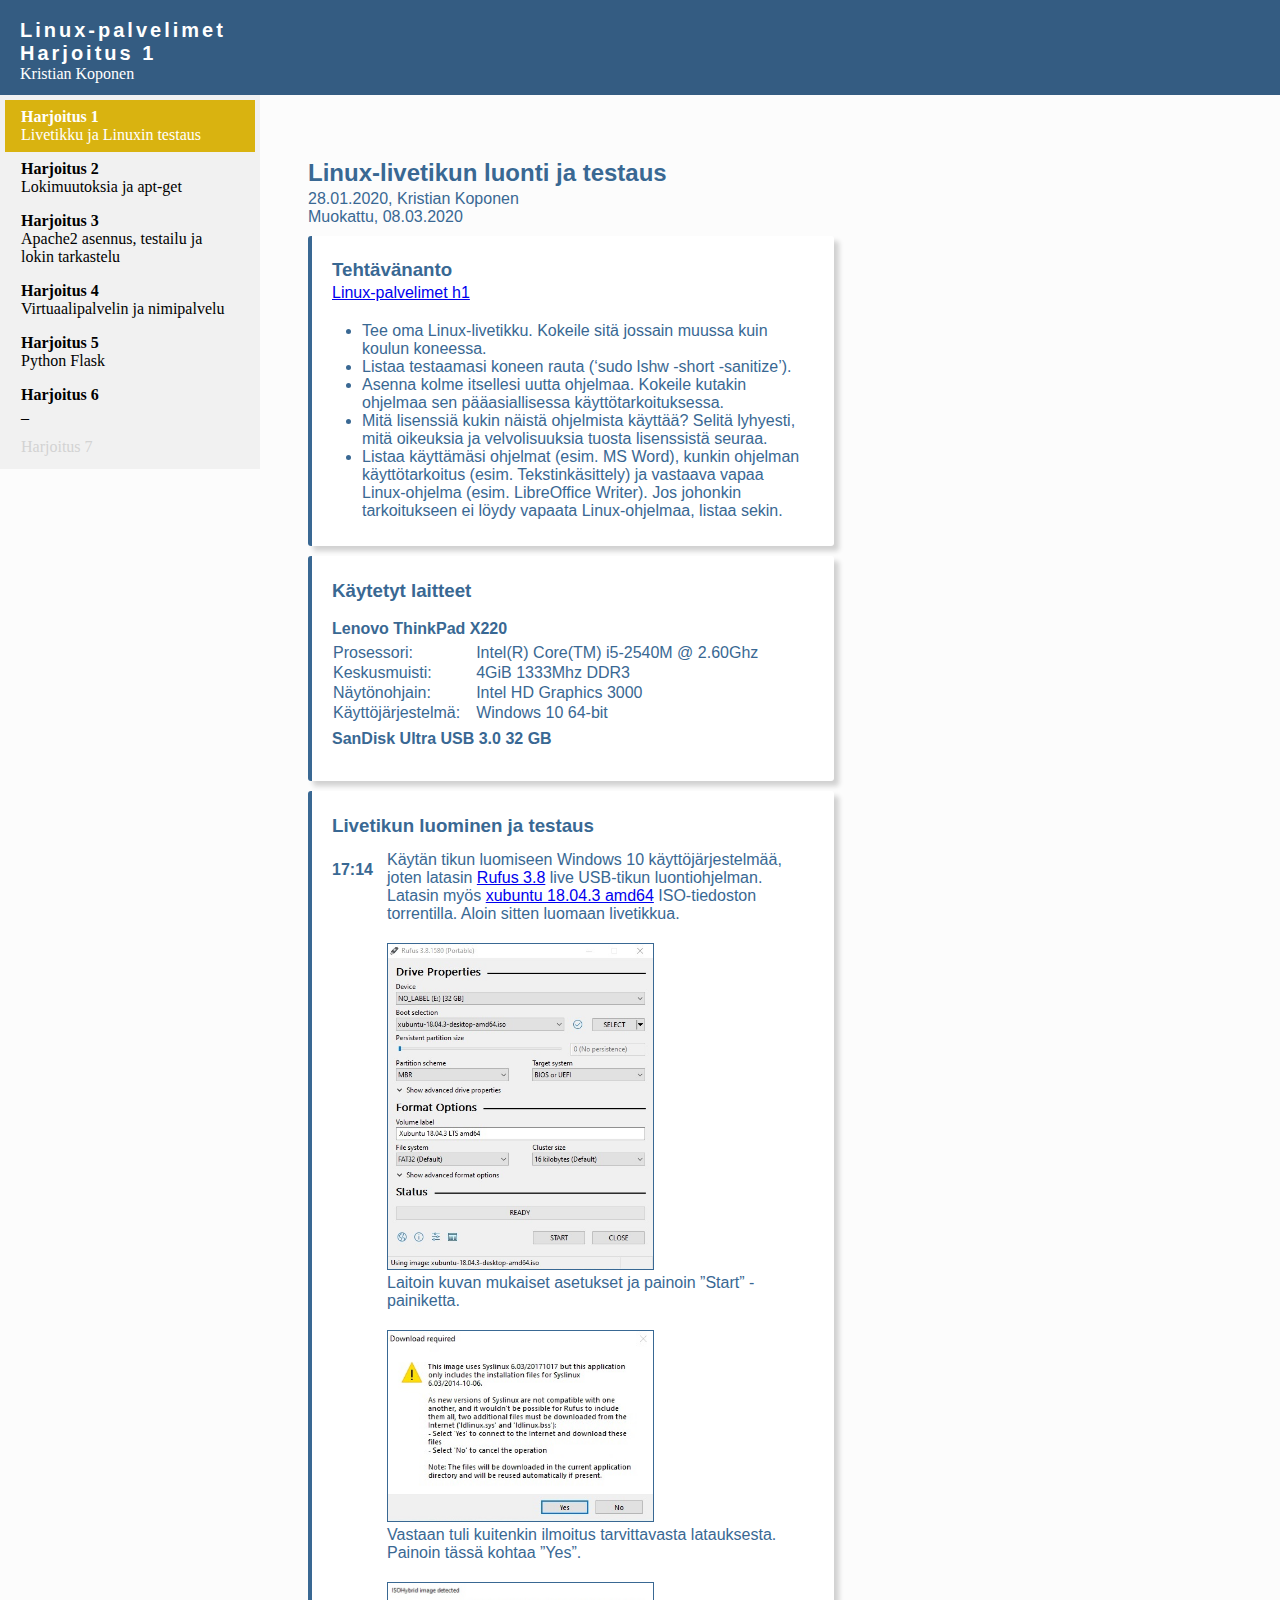
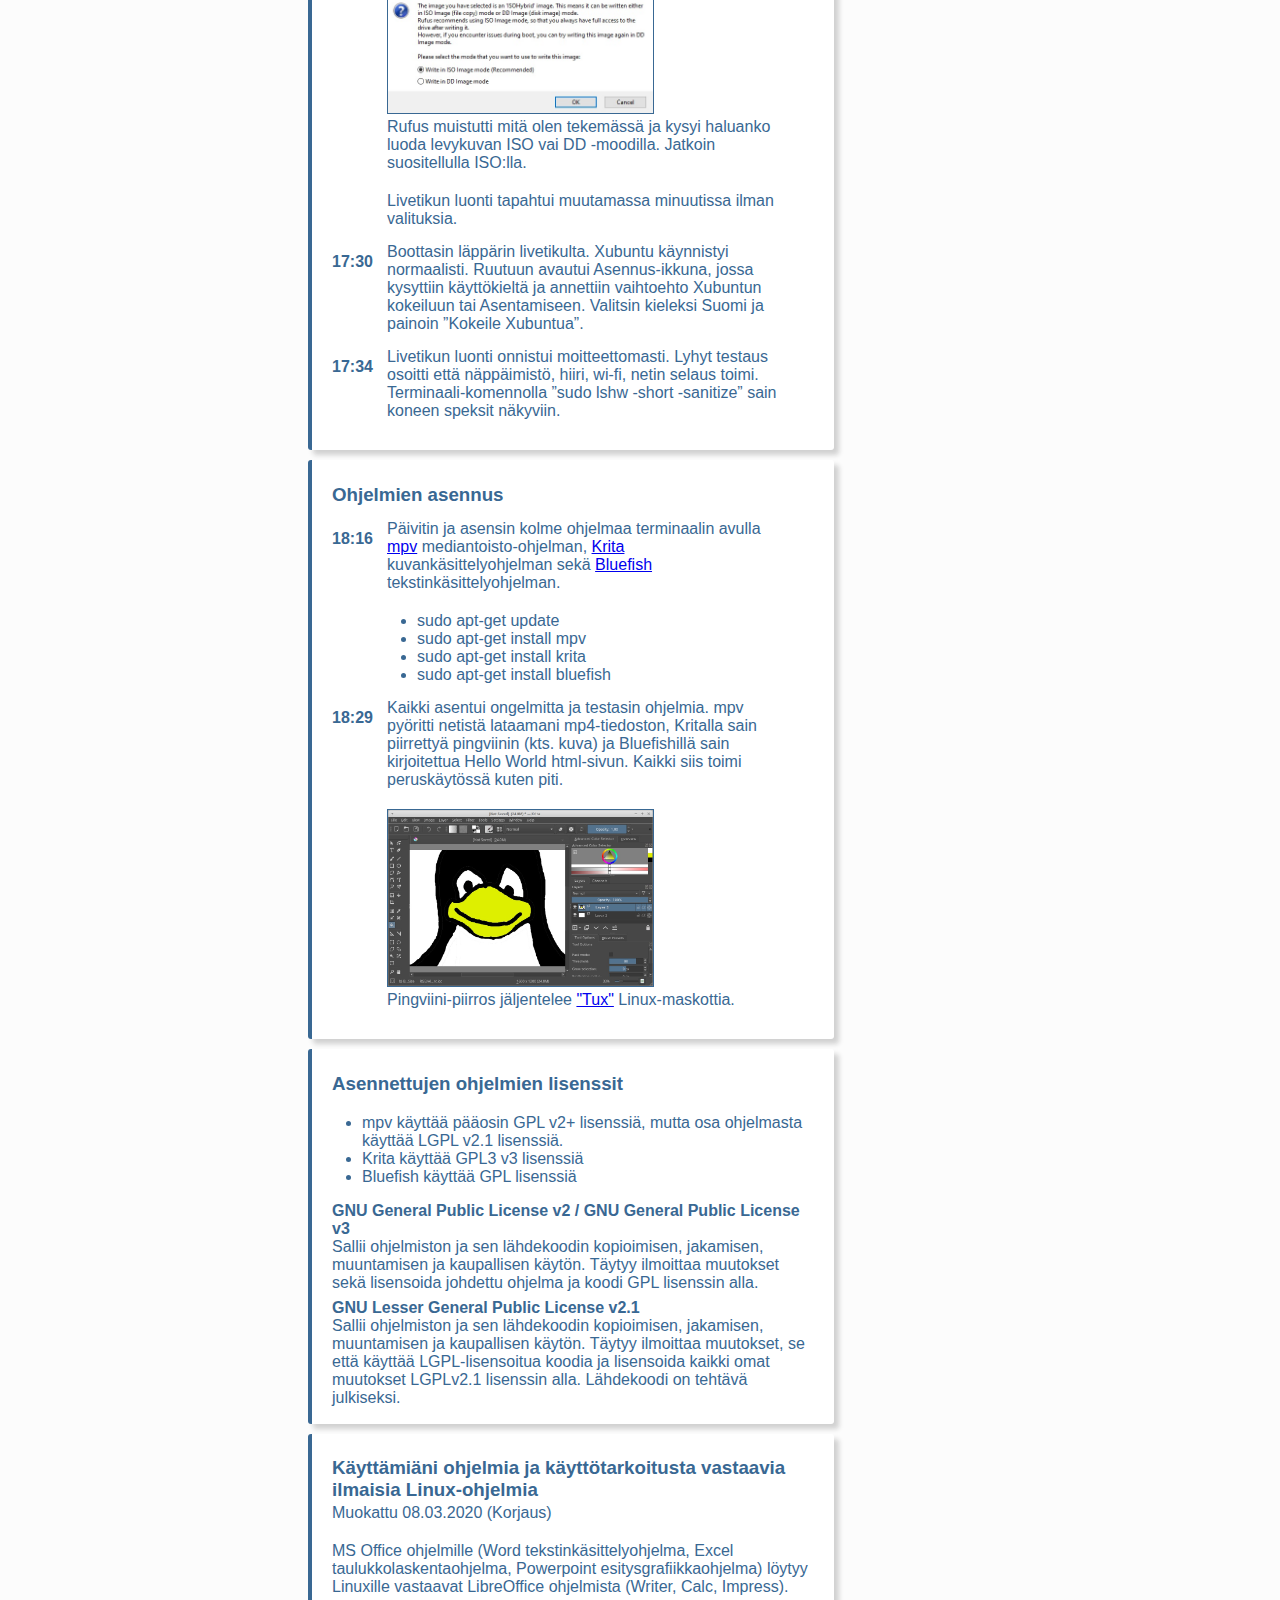
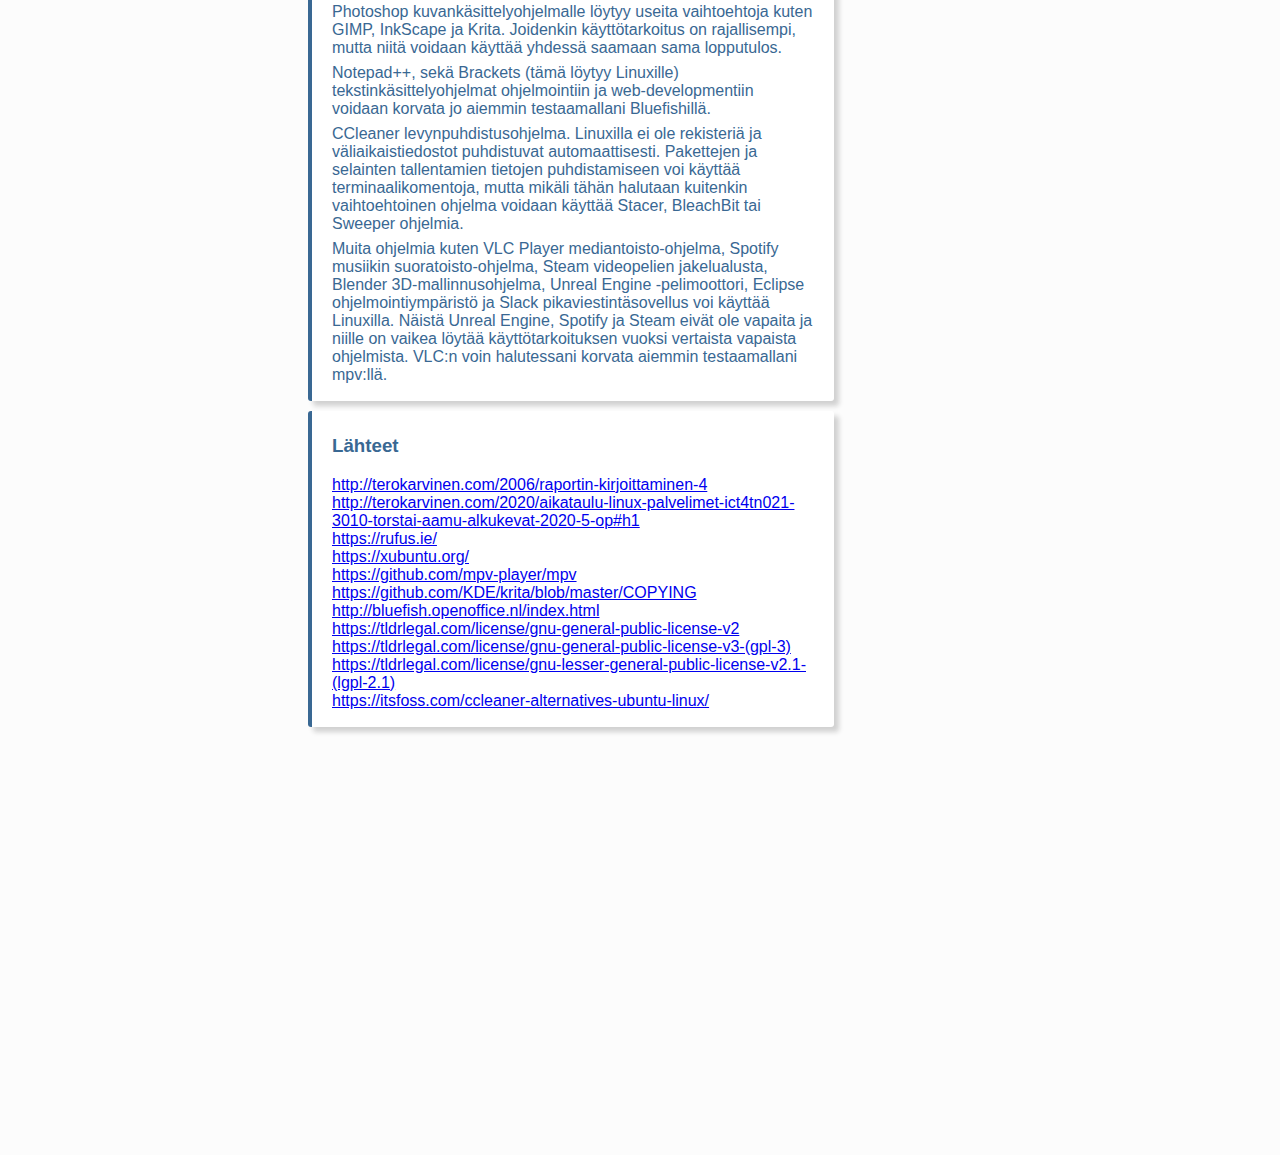
==== commit 06f58317: "Correcting information" ====
--- a/pages/h1.html
+++ b/pages/h1.html
@@ -23,7 +23,8 @@
     </div>
     <div class="content">
         <h2>Linux-livetikun luonti ja testaus</h2>
-        <span>28.01.-20, Kristian Koponen</span>
+        <span>28.01.2020, Kristian Koponen<br></span>
+        <span>Muokattu, 08.03.2020</span>
         <div class="blueBox">
             <h3>Tehtävänanto<br><span class="small"><a href="http://terokarvinen.com/2020/aikataulu-linux-palvelimet-ict4tn021-3010-torstai-aamu-alkukevat-2020-5-op#h1">Linux-palvelimet h1</a></span></h3>
             <ul>
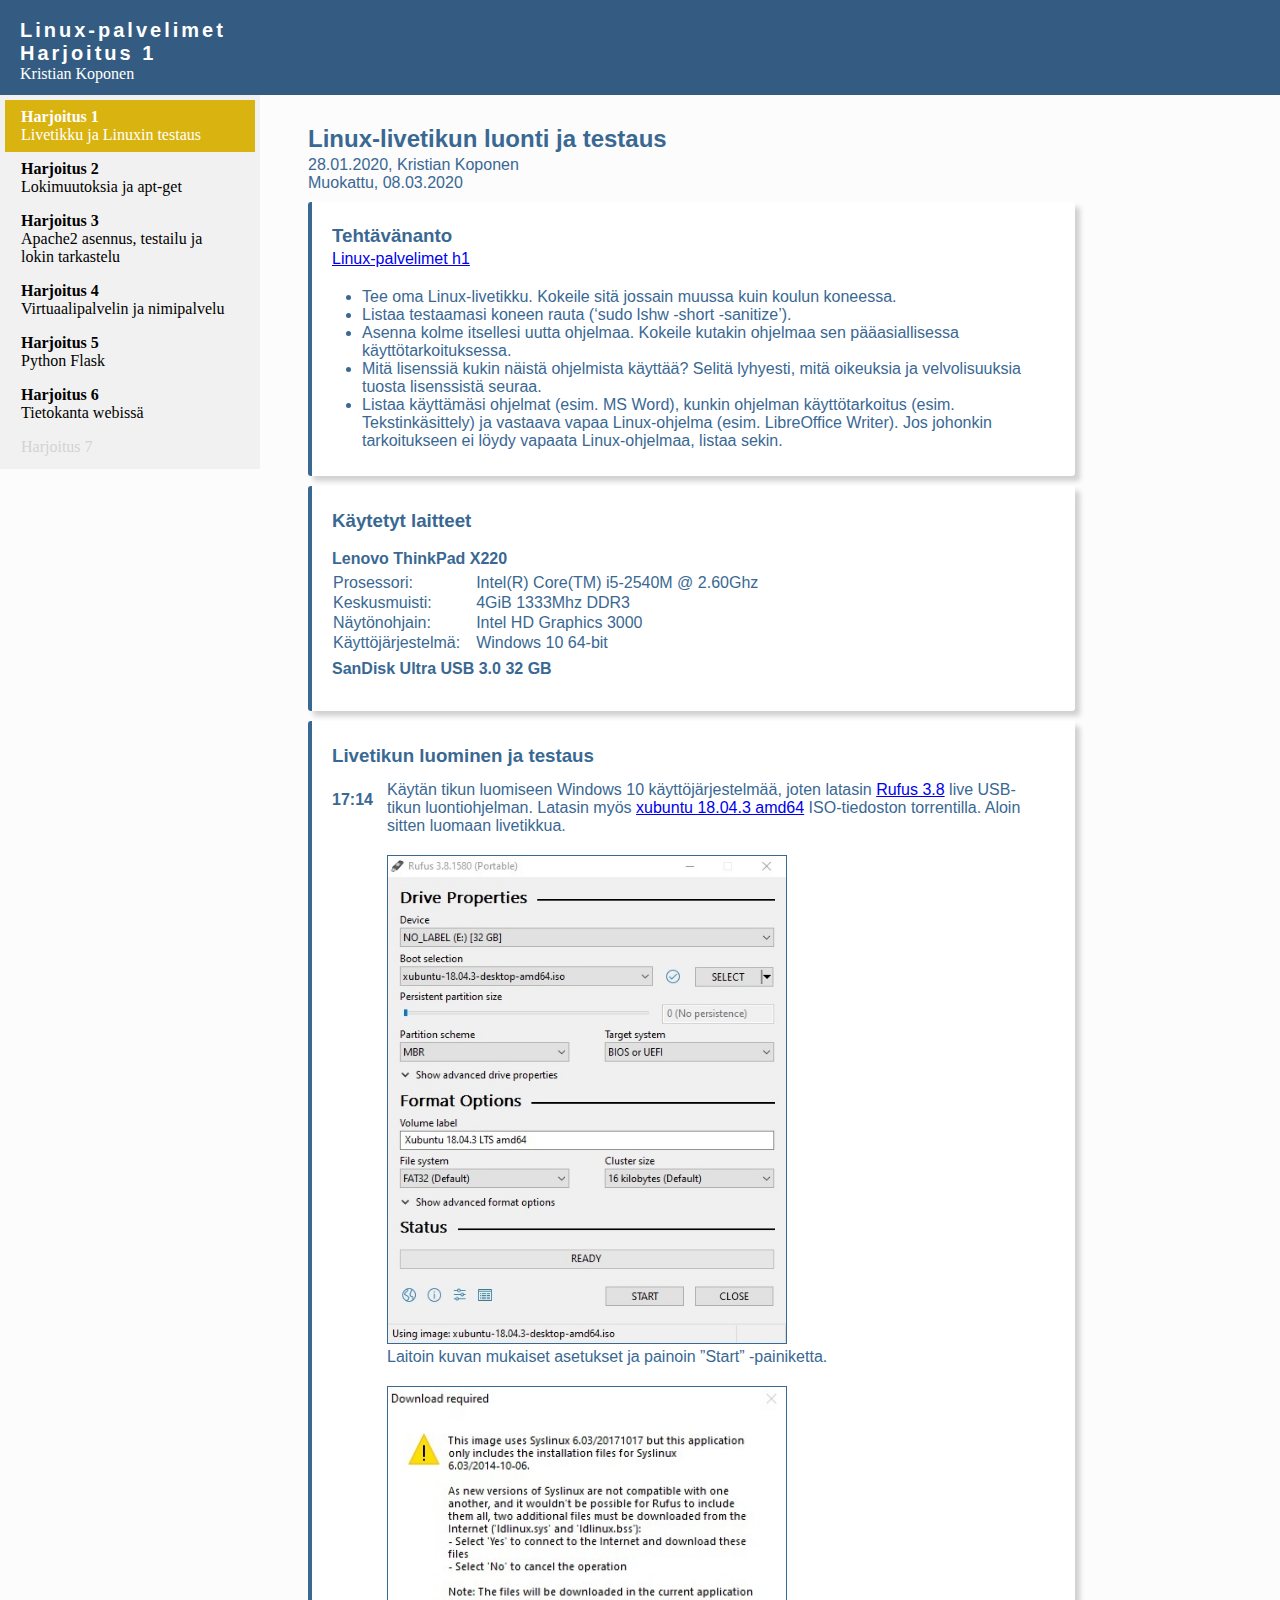
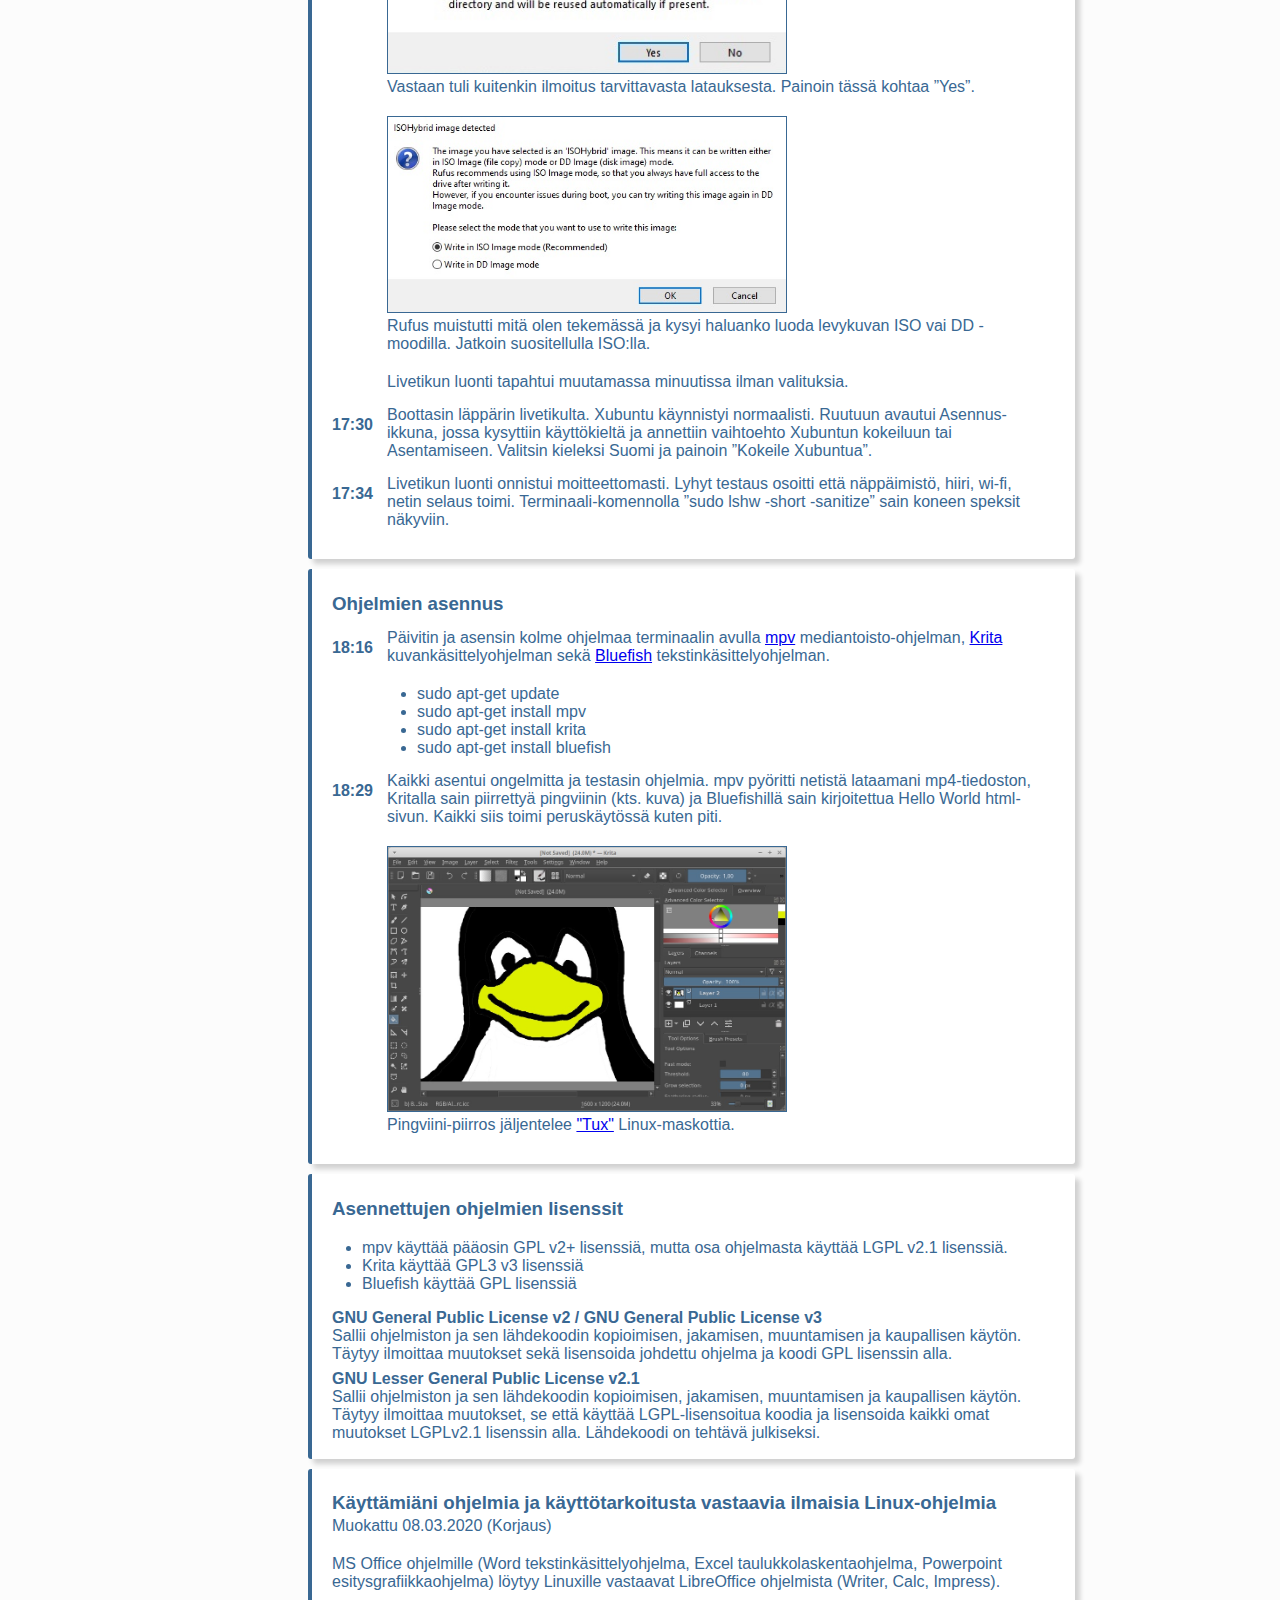
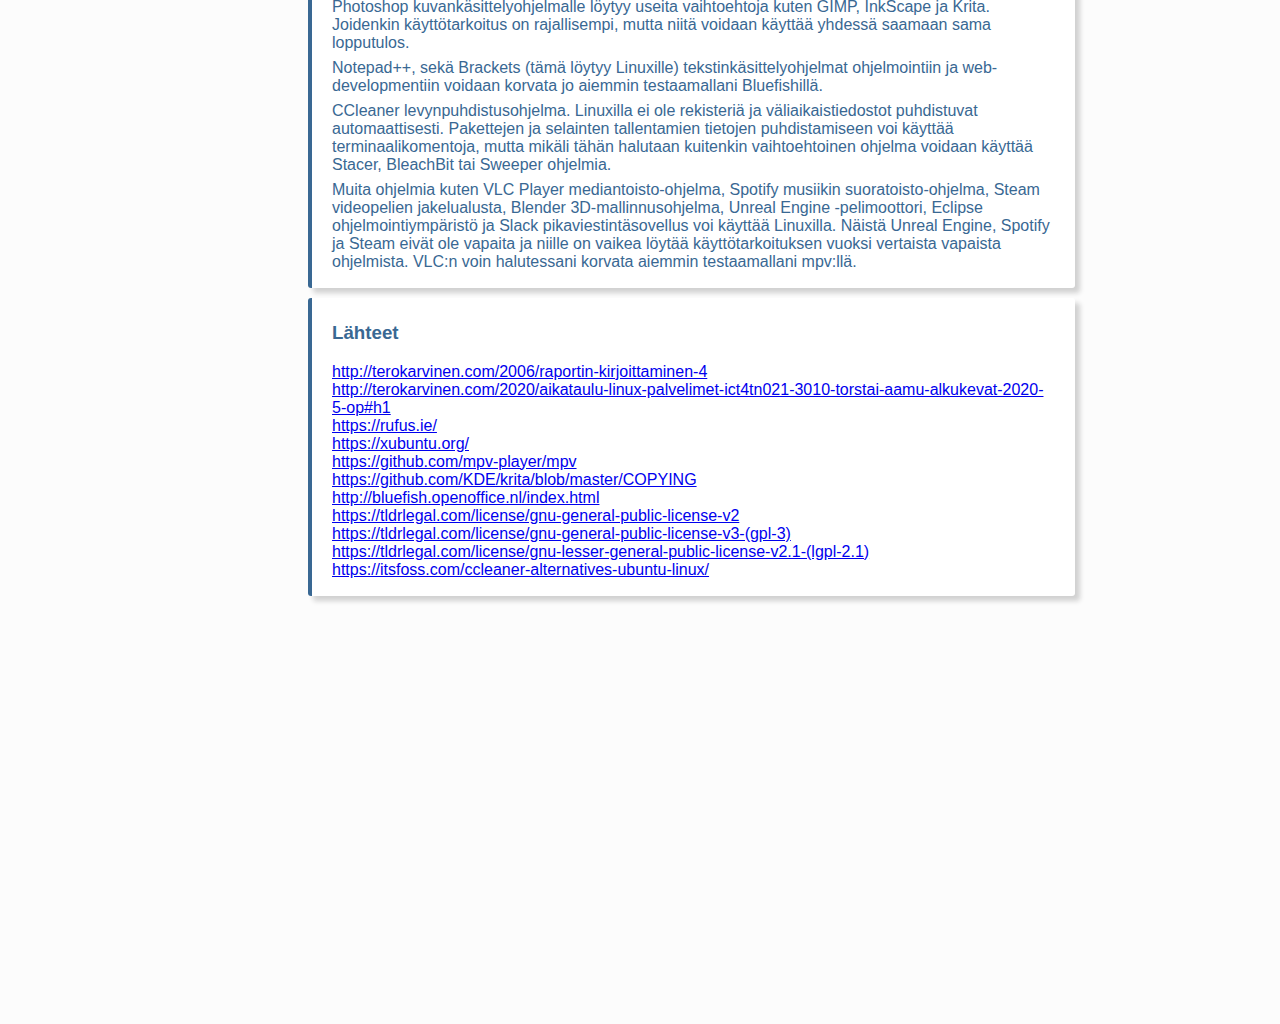
==== commit 06f0b291: "Added sixth exercise" ====
--- a/pages/h1.html
+++ b/pages/h1.html
@@ -17,7 +17,7 @@
             <li><a href="h3.html"><b>Harjoitus 3</b><br>Apache2 asennus, testailu ja lokin tarkastelu</a></li>
             <li><a href="h4.html"><b>Harjoitus 4</b><br>Virtuaalipalvelin ja nimipalvelu</a></li>
             <li><a href="h5.html"><b>Harjoitus 5</b><br>Python Flask</a></li>
-            <li><a href="h6.html"><b>Harjoitus 6</b><br>_</a></li>
+            <li><a href="h6.html"><b>Harjoitus 6</b><br>Tietokanta webissä</a></li>
             <li><p>Harjoitus 7</p></li>
         </ul>
     </div>
--- a/css/index.css
+++ b/css/index.css
@@ -73,7 +73,7 @@
 
 .content {
     text-align: left;
-    margin: 50px 0px 0px 300px;
+    margin: 0px 0px 0px 300px;
     padding-bottom:50px;
     font-family: Calibri, Helvetica, sans-serif;
     color: #396893;
@@ -98,7 +98,7 @@
     background-color: #ffffff;
     padding: 5px 20px 10px 20px;
     margin: 10px 0px;
-    width: 50%;
+    width: 75%;
     border-radius:3px;
     border-left: solid 4px #396893;
     box-shadow: 5px 5px 5px #d1d1d1;
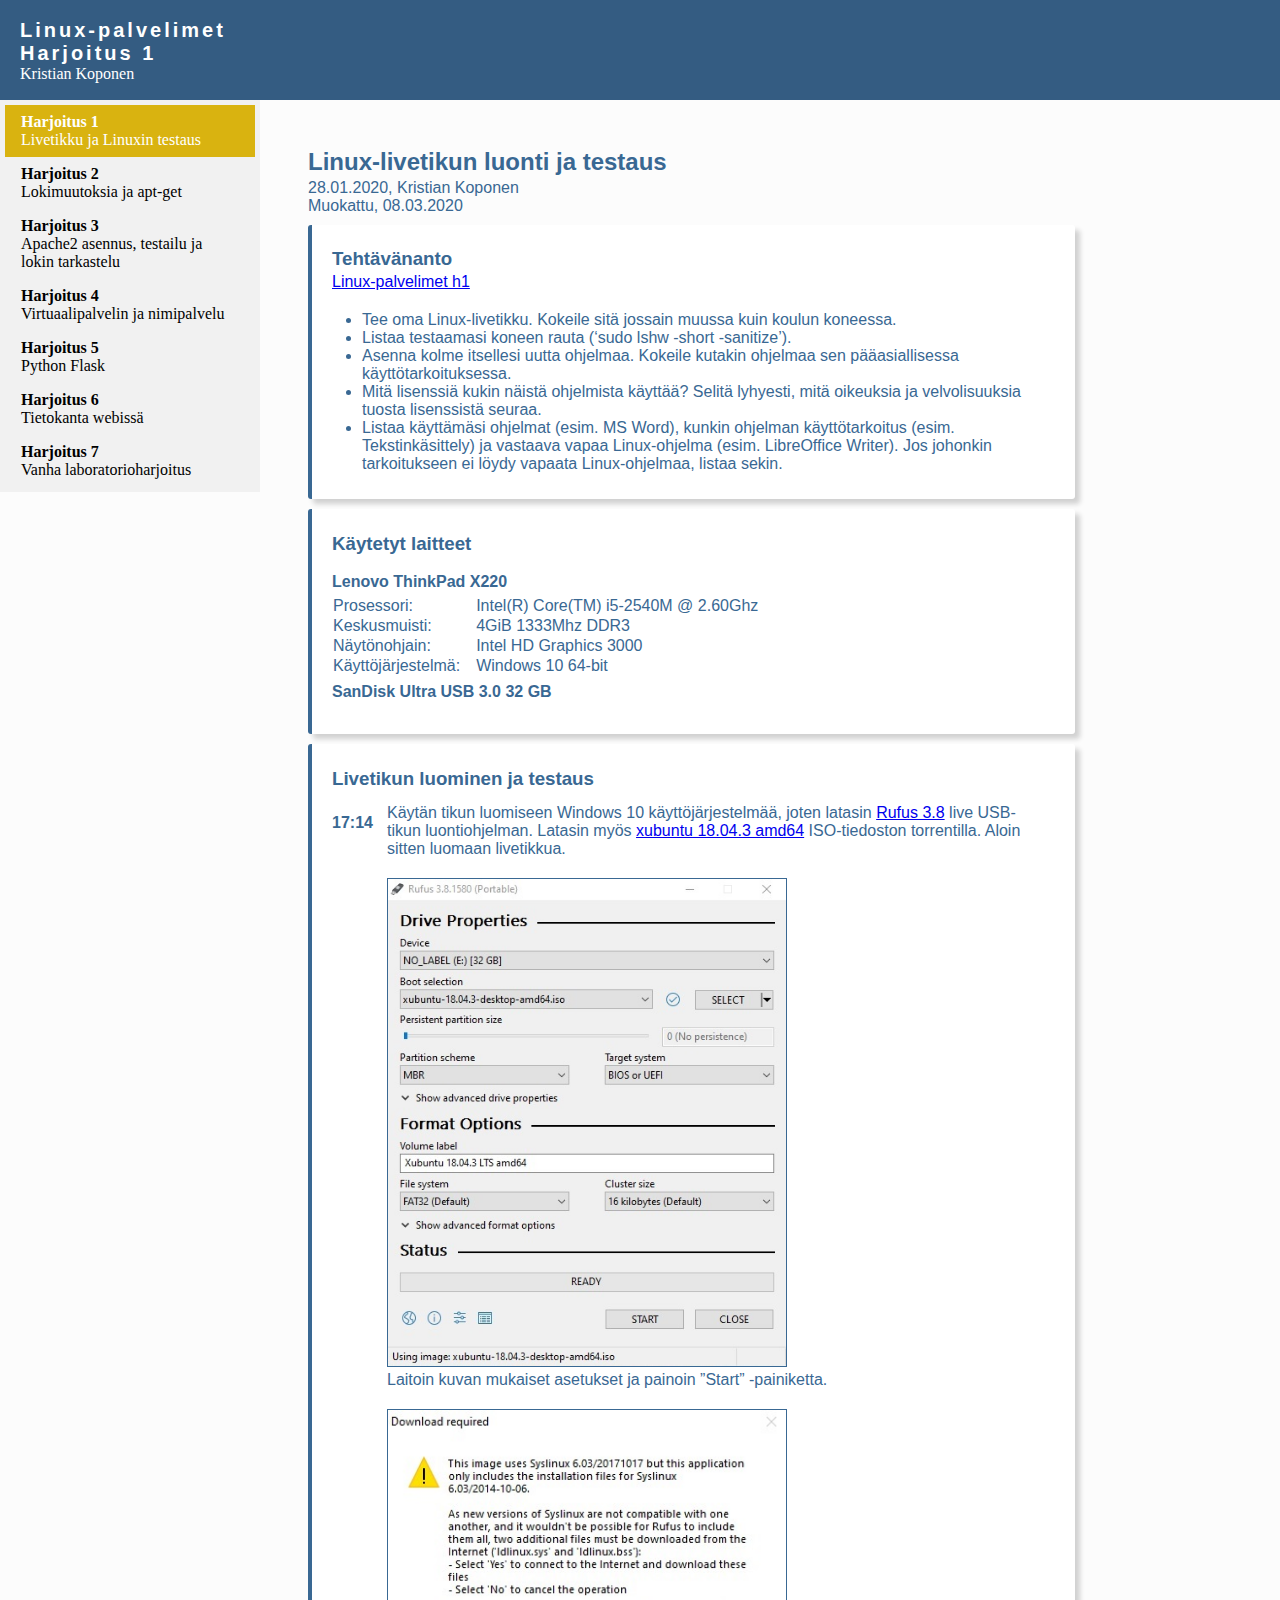
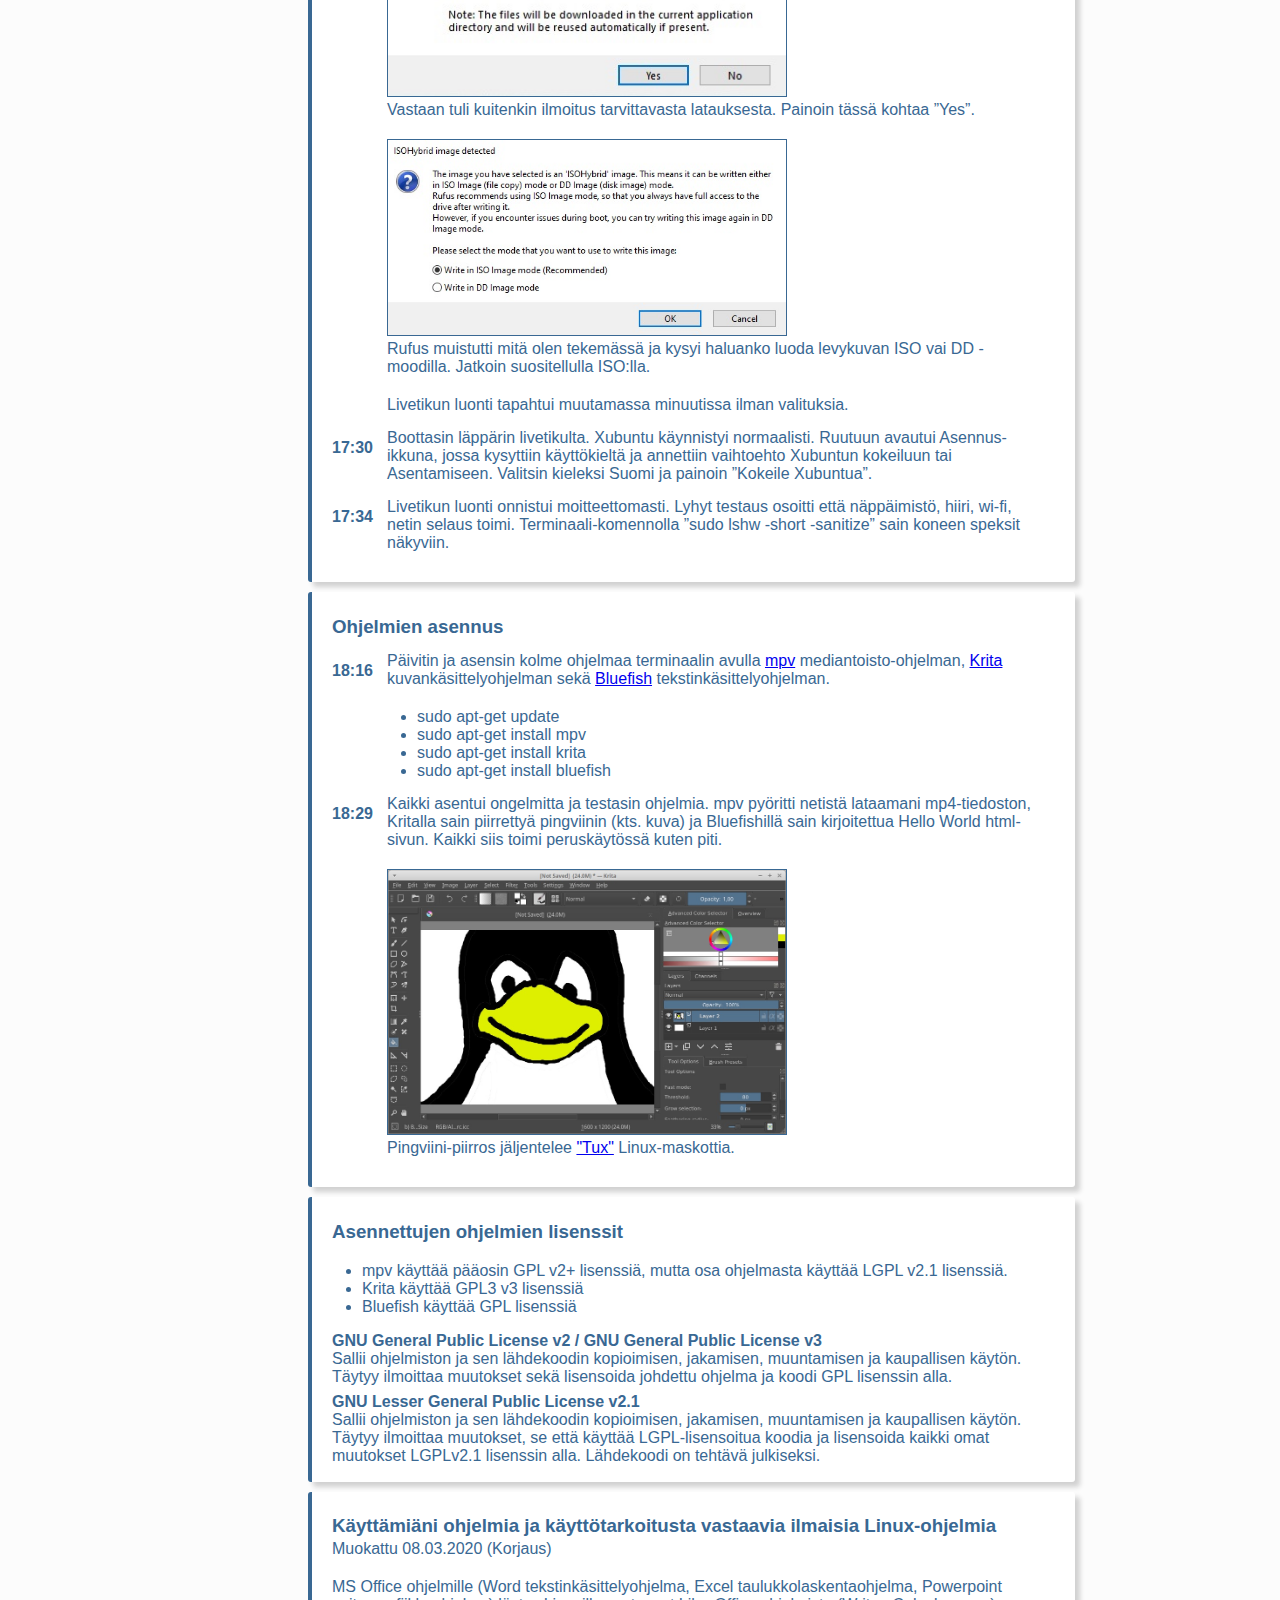
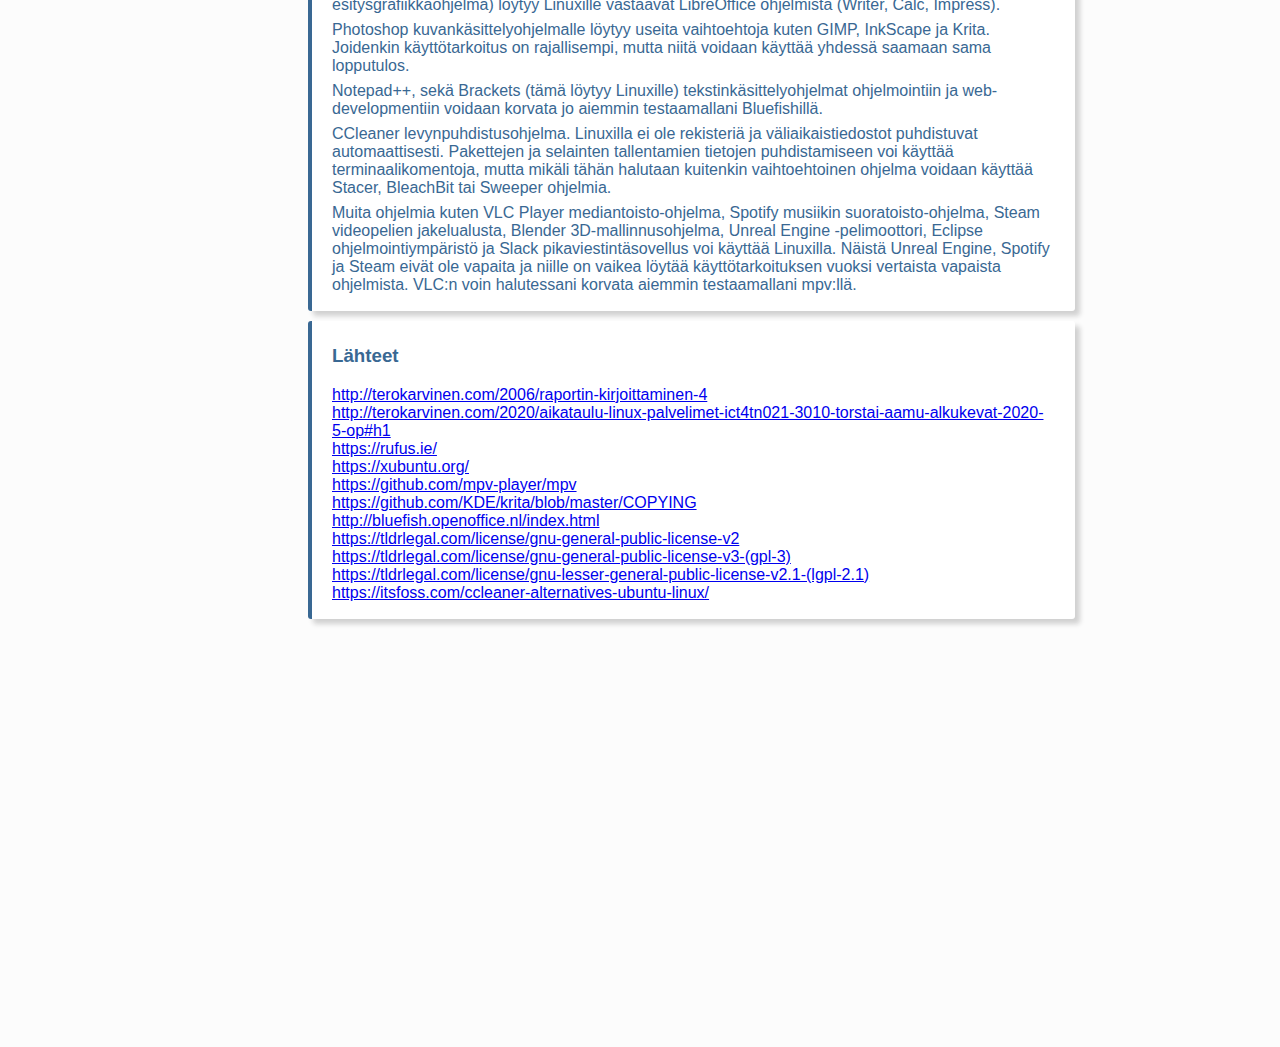
==== commit 77b493ff: "Seventh exercise added" ====
--- a/pages/h1.html
+++ b/pages/h1.html
@@ -7,8 +7,10 @@
 </head>
 <body>
     <header>
-        <h2>Linux-palvelimet <br>Harjoitus 1</h2>
-        <p>Kristian Koponen</p>
+        <a class="headlink" href="../index.html">
+            <h2>Linux-palvelimet <br>Harjoitus 1</h2>
+            <p>Kristian Koponen</p>
+        </a>
     </header>
     <div class="navBar">
         <ul>
@@ -18,7 +20,7 @@
             <li><a href="h4.html"><b>Harjoitus 4</b><br>Virtuaalipalvelin ja nimipalvelu</a></li>
             <li><a href="h5.html"><b>Harjoitus 5</b><br>Python Flask</a></li>
             <li><a href="h6.html"><b>Harjoitus 6</b><br>Tietokanta webissä</a></li>
-            <li><p>Harjoitus 7</p></li>
+            <li><a href="h7.html"><b>Harjoitus 7</b><br>Vanha laboratorioharjoitus</a></li>
         </ul>
     </div>
     <div class="content">
--- a/css/index.css
+++ b/css/index.css
@@ -6,7 +6,7 @@
 
 header {
     text-align: left;
-    padding: 10px 20px 5px 20px;
+    padding: 10px 20px 10px 20px;
     margin: -16px -8px -16px -8px;
     background-color:#345c82;
     color:white;
@@ -24,6 +24,11 @@
 header p {
     margin-top:0px;
     width:220px;
+}
+
+.headlink {
+    text-decoration: none;
+    color:white;
 }
 
 /*-------------navBar-------------*/
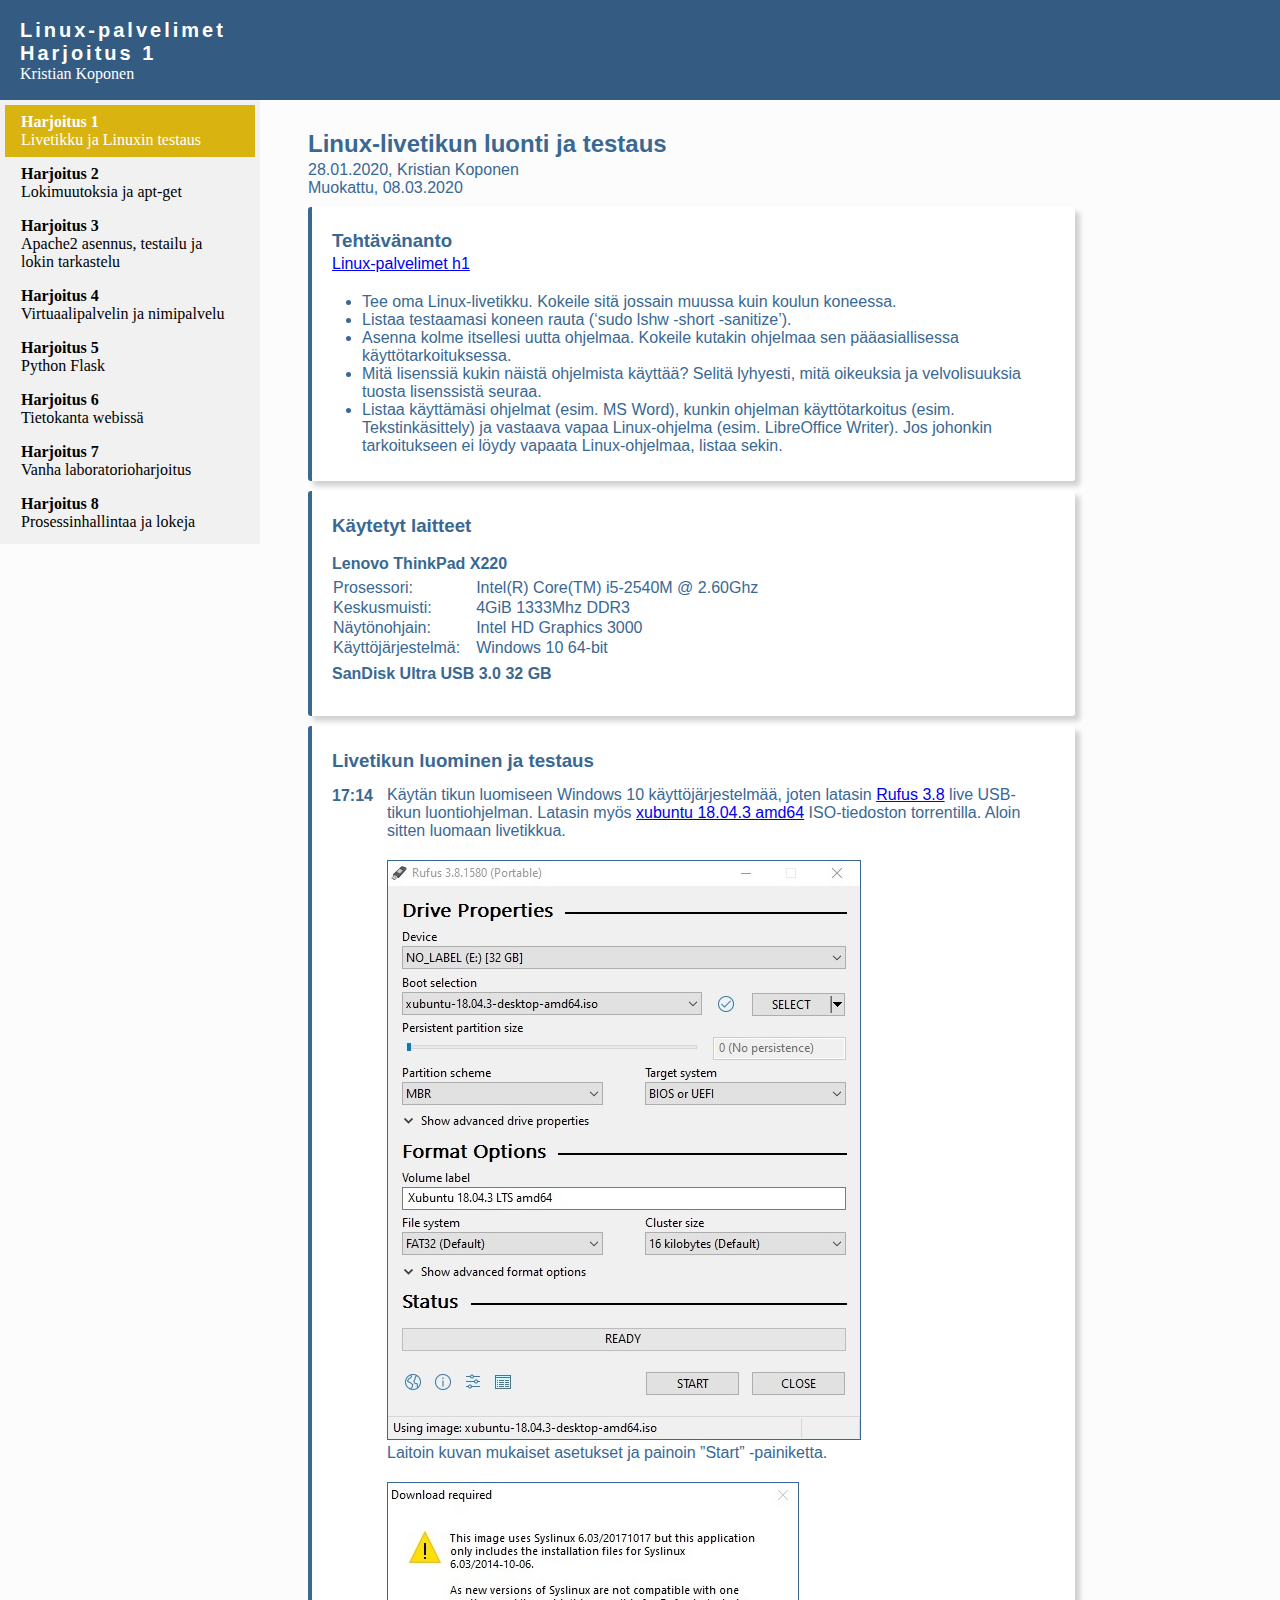
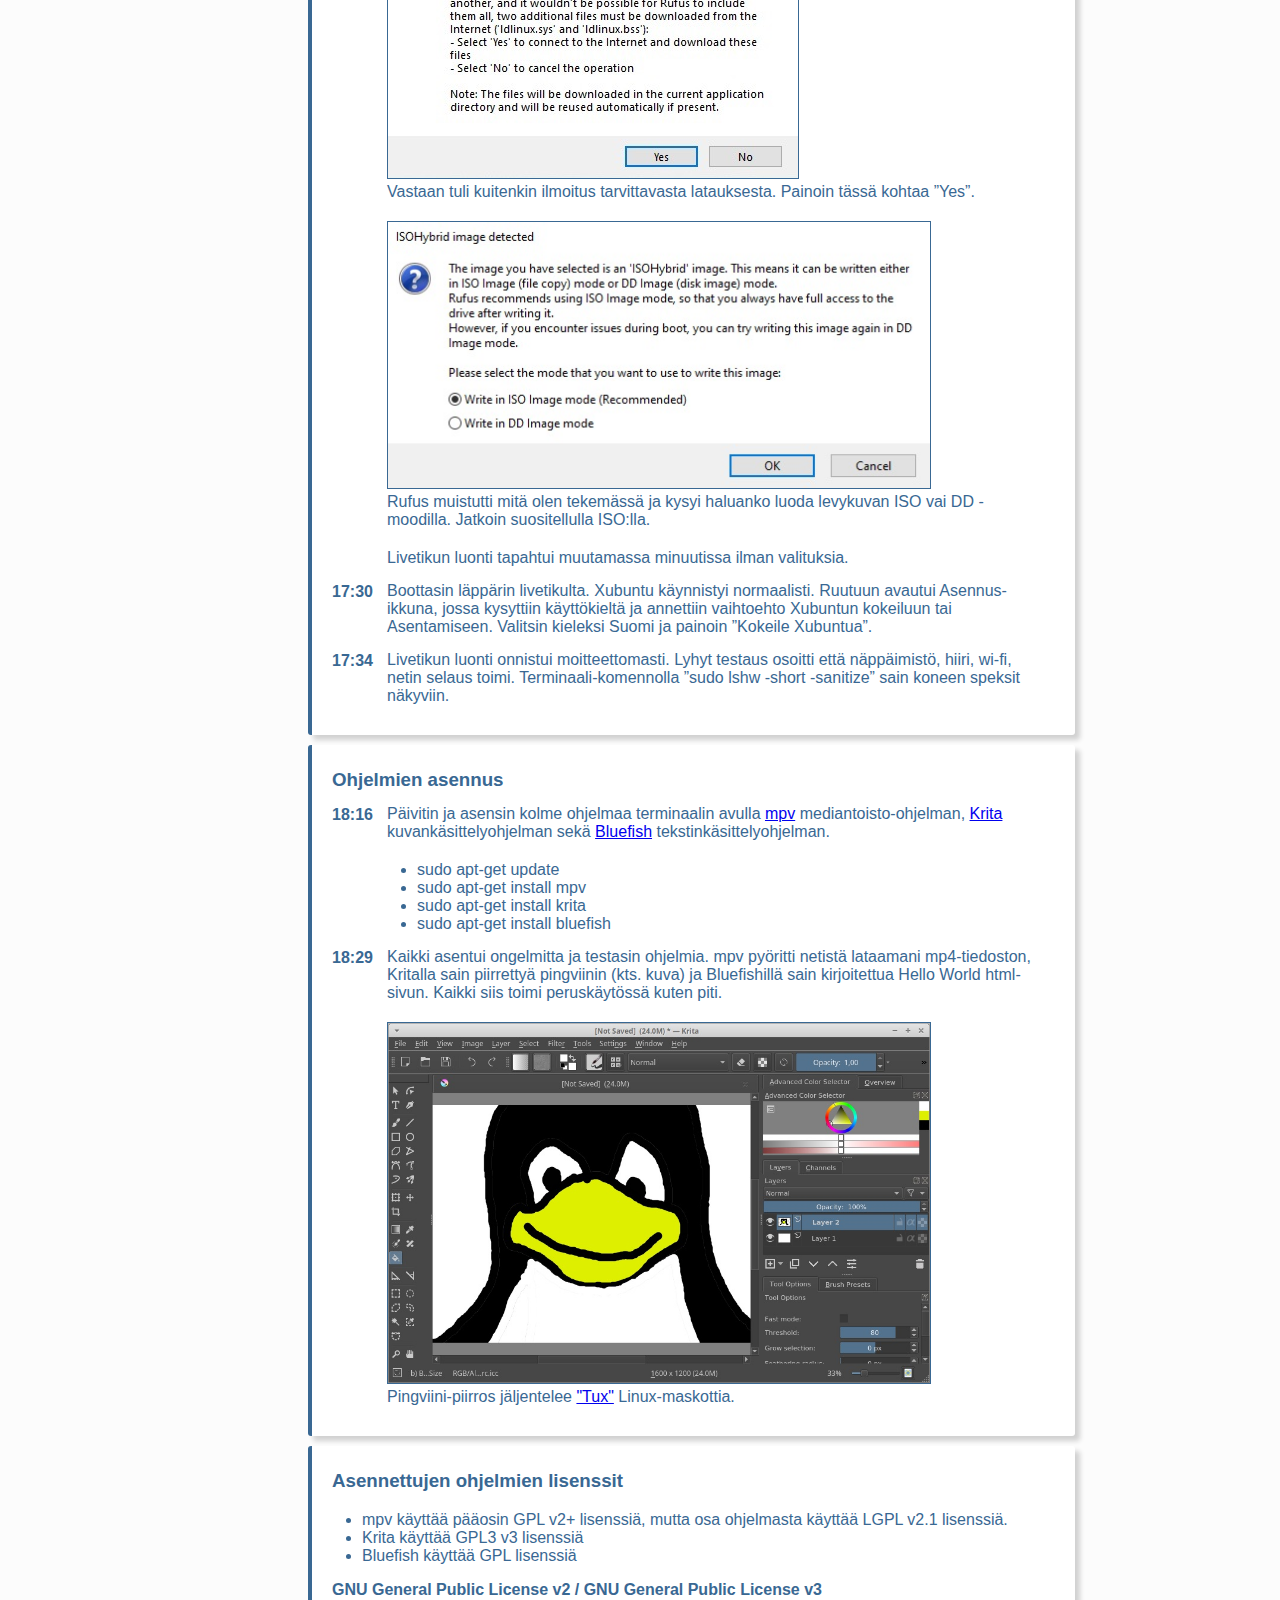
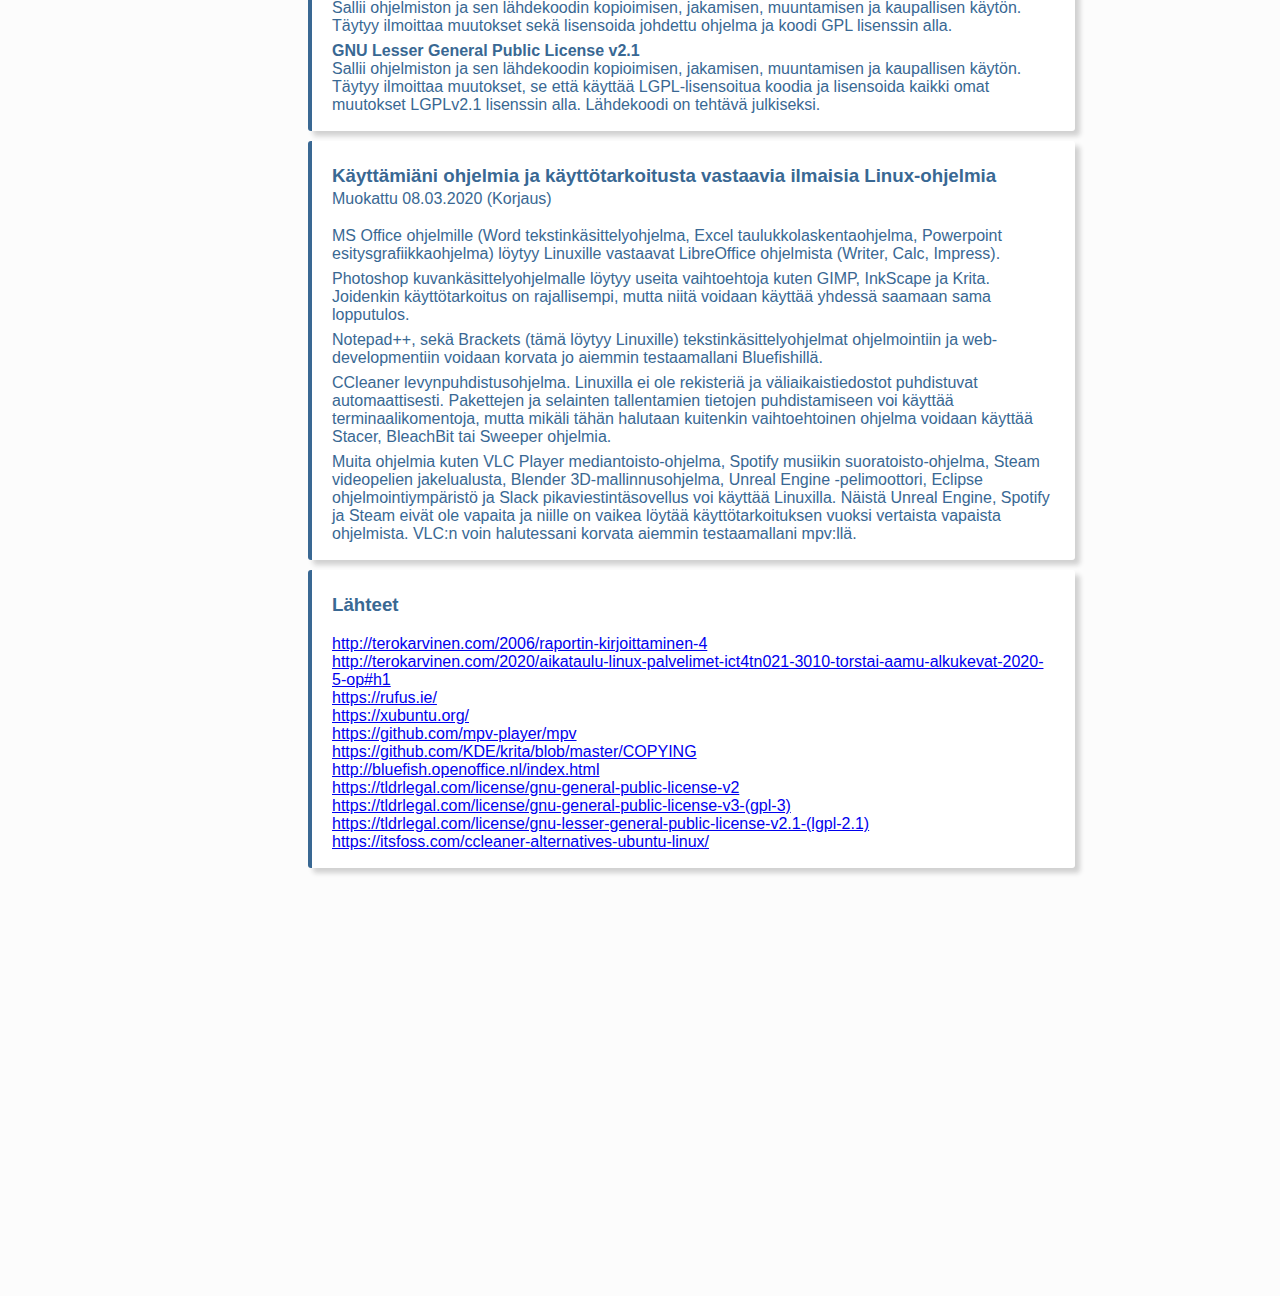
==== commit f3dee0e9: "Eighth exercise added" ====
--- a/pages/h1.html
+++ b/pages/h1.html
@@ -21,6 +21,7 @@
             <li><a href="h5.html"><b>Harjoitus 5</b><br>Python Flask</a></li>
             <li><a href="h6.html"><b>Harjoitus 6</b><br>Tietokanta webissä</a></li>
             <li><a href="h7.html"><b>Harjoitus 7</b><br>Vanha laboratorioharjoitus</a></li>
+            <li><a href="h8.html"><b>Harjoitus 8</b><br>Prosessinhallintaa ja lokeja</a></li>
         </ul>
     </div>
     <div class="content">
--- a/css/index.css
+++ b/css/index.css
@@ -78,7 +78,7 @@
 
 .content {
     text-align: left;
-    margin: 0px 0px 0px 300px;
+    margin: -70px 0px 0px 300px;
     padding-bottom:50px;
     font-family: Calibri, Helvetica, sans-serif;
     color: #396893;
@@ -128,14 +128,14 @@
 }
 
 .content img {
-    max-width:55%;
+    max-width:75%;
     border: solid 1px #396893;
 }
 
 .content .timeText {
     font-weight:bold;
     position: relative;
-    top:35px;
+    top:26px;
     width:48px;
     margin-top:-30px;
 }
@@ -152,4 +152,32 @@
     margin:7px 0px 14px 0px;
     font-family:monospace;
     font-weight:bold;
+}
+
+.assignment {
+    background-color: #d4ebf2;
+    padding:5px;
+    border-radius: 1px;
+    margin-top:-5px;
+    margin-bottom:20px;
+}
+
+.quote {
+    background-color: lightyellow;
+    padding:5px;
+    border-radius: 1px;
+    margin: 10px 0px;
+}
+
+h4 {
+    margin-bottom:0px;
+}
+
+.assignment a {
+    text-decoration:underline;
+    color:#50A6C2;
+}
+
+.content .indent2 {
+    margin: 0px 20px 20px 20px;
 }